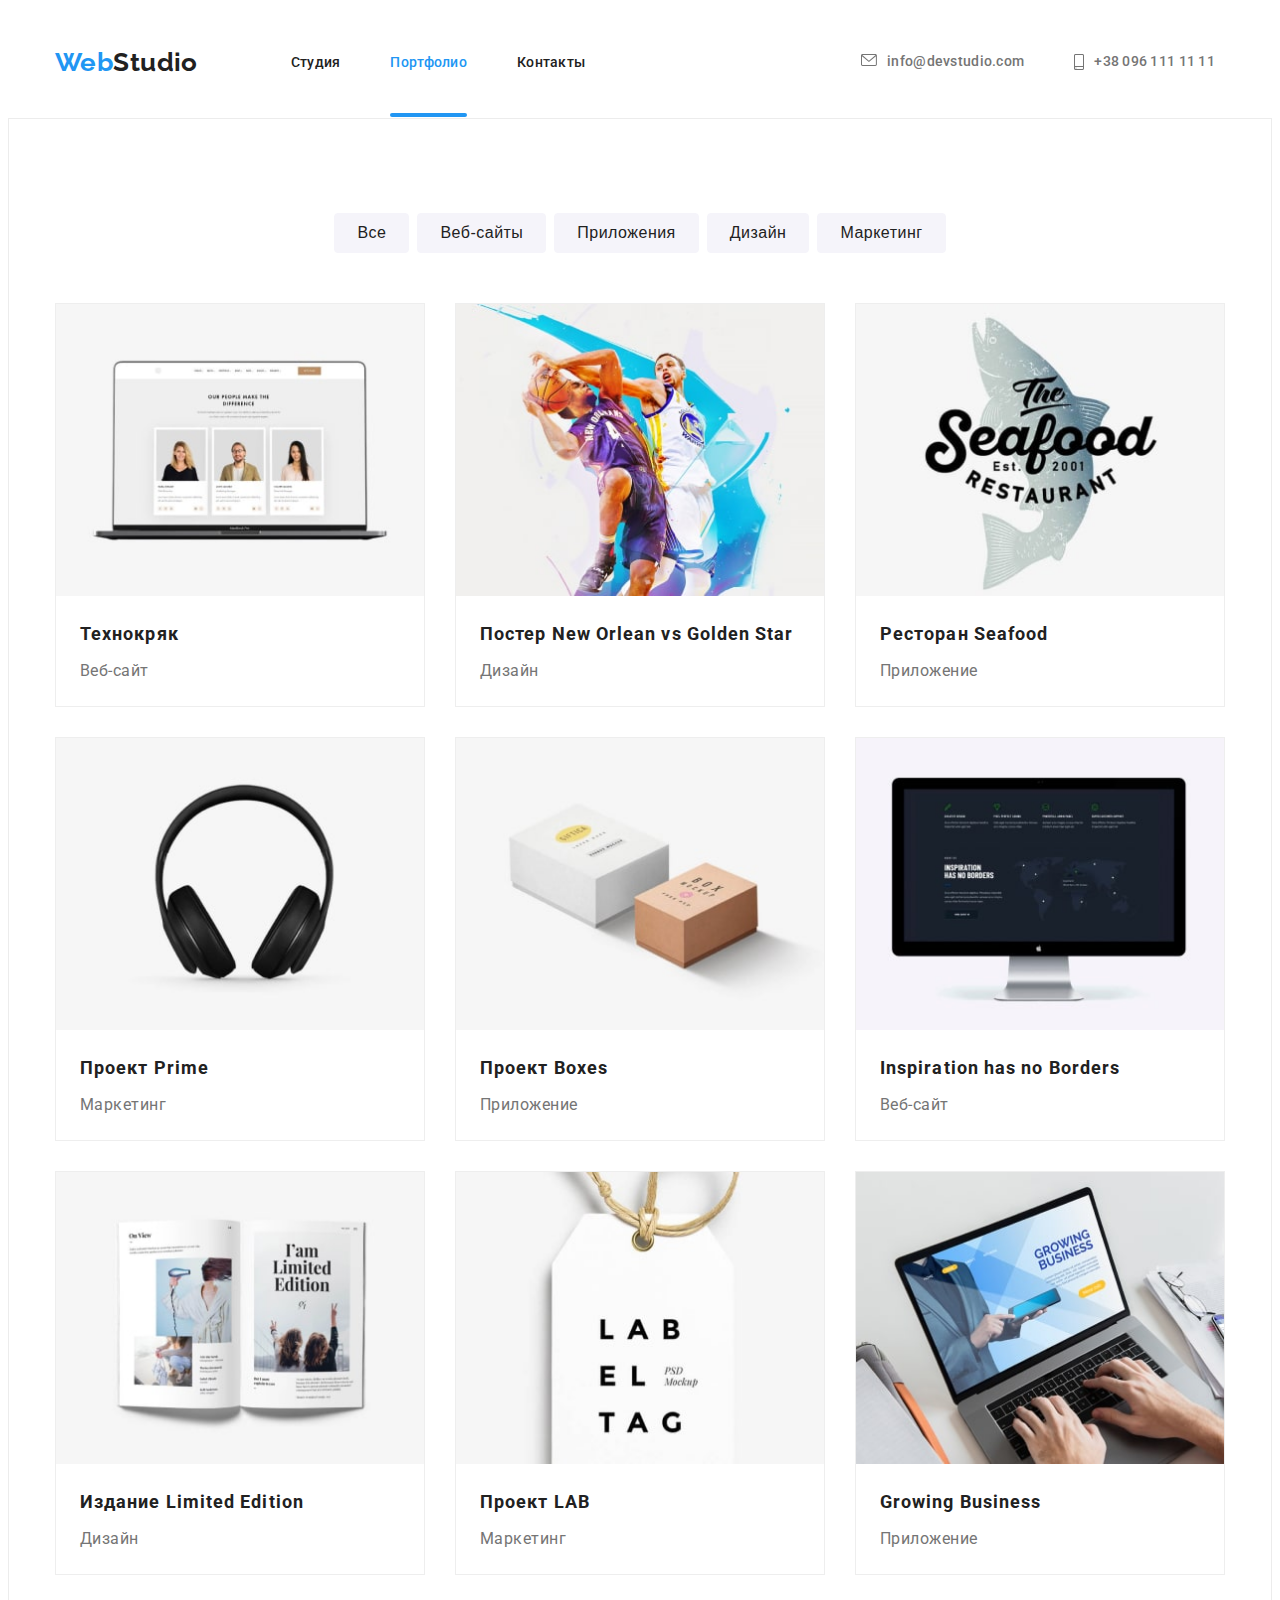
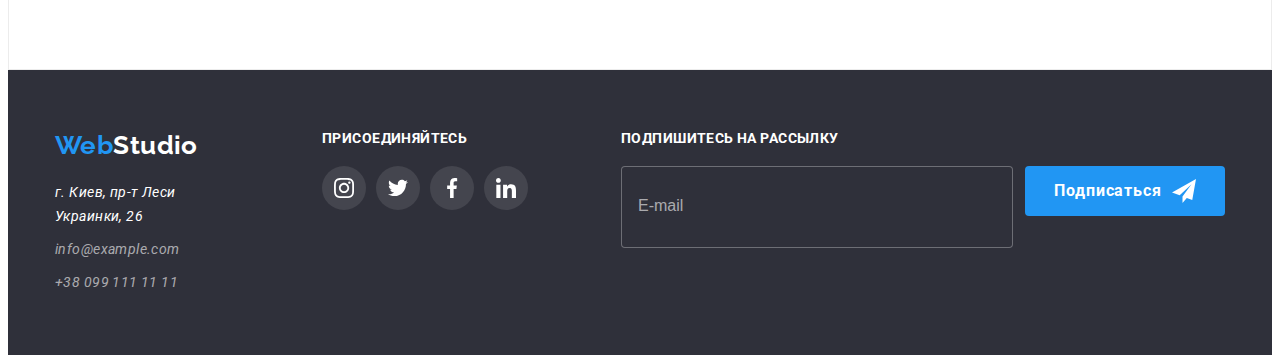
==== portfolio.html @ 351d654d "старт" ====
<!DOCTYPE html>
<html lang="ru">

<head>
    <meta charset="UTF-8">
    <meta http-equiv="X-UA-Compatible" content="IE=edge">
    <meta name="viewport" content="width=device-width, initial-scale=1.0">
    <title>Document</title>
    <link rel="preconnect" href="https://fonts.googleapis.com">
    <link rel="preconnect" href="https://fonts.gstatic.com" crossorigin>
    <link href="https://fonts.googleapis.com/css2?family=Raleway:wght@700&family=Roboto:wght@400;500;700;900&display=swap"
        rel="stylesheet">
        <link rel="stylesheet" href="https://cdnjs.cloudflare.com/ajax/libs/modern-normalize/1.1.0/modern-normalize.min.css"
            integrity="sha512-wpPYUAdjBVSE4KJnH1VR1HeZfpl1ub8YT/NKx4PuQ5NmX2tKuGu6U/JRp5y+Y8XG2tV+wKQpNHVUX03MfMFn9Q=="
            crossorigin="anonymous" referrerpolicy="no-referrer" />
    <link rel="stylesheet" href="./css/main.min.css">
</head>

<body>
    <header class="page-header">
        <div class="container page-header__content">
            <nav class="page-header__nav">
                <a class="link logo page-header__logo" href="">Web<span class="logo__text">Studio</span></a>
                <ul class="list contacts">
                    <li class="contacts__item"><a class="link contacts__link" href="./index.html">Студия</a>
                    </li>
                    <li class="contacts__item"><a class="link contacts__link contacts__link--current" href="">Портфолио</a></li>
                    <li class="contacts__item"><a class="link contacts__link" href="">Контакты</a></li>
                </ul>
            </nav>
            <ul class="list feedback">
                <li><a class="link feedback_item" href="mailto:info@devstudio.com"><svg class="feedback__icon" width="16"
                            height="12">
                            <use href="./images/icons.svg#icon-envelope"></use>
                        </svg>info@devstudio.com</a>
                </li>
                <li><a class="link feedback_item" href="tel:+380961111111"><svg class="feedback__icon" width="10"
                            height="16">
                            <use href="./images/icons.svg#icon-smartphone"></use>
                        </svg>+38 096 111 11 11</a></li>
            </ul>
        </div>
    </header>
    <main>
            <section class="portfolio">
                <h1 class="visually-hidden">Портфолио</h1>
            <div class="container">
                <ul class="list button-set">
                <li class="button-set__item"><button class="button-set__btn" type="button">Все</button></li>
                <li class="button-set__item"><button class="button-set__btn" type="button">Веб-сайты</button></li>
                <li class="button-set__item"><button class="button-set__btn" type="button">Приложения</button></li>
                <li class="button-set__item"><button class="button-set__btn" type="button">Дизайн</button></li>
                <li class="button-set__item"><button class="button-set__btn" type="button">Маркетинг</button></li>
            </ul>
            <ul class="list card-set">
                <li class="card-set__item">
                    <a class="link card-set__link" href>
                    <div class="wrap-image">
                    <img class="card-set__image" src="./images2/img1.jpg" alt="иконка1" width="370" height="294">
                    <p class="popup-window">Технокряк это современная площадка распространения коронавируса. Компании используют эту платформу для цифрового
                    шпионажа и атак на защищённые сервера конкурентов.</p>
                    </div>
                    <div class="wrap-text">
                    <h2 class="card-set__title">Технокряк</h2>
                    <p class="card-set__text">Веб-сайт</p></div>
                    </a>
                </li>
                <li class="card-set__item">
                    <a class="link card-set__link" href>
                    <div class="wrap-image">
                    <img class="card-set__image" src="./images2/img2.jpg" alt="иконка2" width="370" height="294">
                    <p class="popup-window">Технокряк это современная площадка распространения коронавируса. Компании используют эту платформу
                        для цифрового
                        шпионажа и атак на защищённые сервера конкурентов.</p>
                    </div>
                    <div class="wrap-text">
                    <h2 class="card-set__title">Постер New Orlean vs Golden Star</h2>
                    <p class="card-set__text">Дизайн</p></div>
                    </a>
                </li>
                <li class="card-set__item">
                    <a class="link card-set__link" href>
                    <div class="wrap-image">
                    <img class="card-set__image" src="./images2/img3.jpg" alt="иконка3" width="370" height="294">
                    <p class="popup-window">Технокряк это современная площадка распространения коронавируса. Компании используют эту платформу
                        для цифрового
                        шпионажа и атак на защищённые сервера конкурентов.</p>
                    </div>
                    <div class="wrap-text">
                    <h2 class="card-set__title">Ресторан Seafood</h2>
                    <p class="card-set__text">Приложение</p></div>
                    </a>
                </li>
                <li class="card-set__item">
                    <a class="link card-set__link" href>
                    <div class="wrap-image">
                    <img class="card-set__image" src="./images2/img4.jpg" alt="иконка4" width="370" height="294">
                    <p class="popup-window">Технокряк это современная площадка распространения коронавируса. Компании используют эту платформу
                        для цифрового
                        шпионажа и атак на защищённые сервера конкурентов.</p>
                    </div>
                    <div class="wrap-text">
                    <h2 class="card-set__title">Проект Prime</h2>
                    <p class="card-set__text">Маркетинг</p></div>
                    </a>
                </li>
                <li class="card-set__item">
                    <a class="link card-set__link" href>
                    <div class="wrap-image">
                    <img class="card-set__image" src="./images2/img5.jpg" alt="иконка5" width="370" height="294">
                    <p class="popup-window">Технокряк это современная площадка распространения коронавируса. Компании используют эту платформу
                        для цифрового
                        шпионажа и атак на защищённые сервера конкурентов.</p>
                    </div>
                    <div class="wrap-text">
                    <h2 class="card-set__title">Проект Boxes</h2>
                    <p class="card-set__text">Приложение</p></div>
                    </a>
                </li>
                <li class="card-set__item">
                    <a class="link card-set__link" href>
                    <div class="wrap-image">
                    <img class="card-set__image" src="./images2/img6.jpg" alt="иконка6" width="370" height="294">
                    <p class="popup-window">Технокряк это современная площадка распространения коронавируса. Компании используют эту платформу
                        для цифрового
                        шпионажа и атак на защищённые сервера конкурентов.</p>
                    </div>
                    <div class="wrap-text">
                    <h2 class="card-set__title" lang="en">Inspiration has no Borders</h2>
                    <p class="card-set__text">Веб-сайт</p></div>
                    </a>
                </li>
                <li class="card-set__item">
                    <a class="link card-set__link" href>
                    <div class="wrap-image">
                    <img class="card-set__image" src="./images2/img7.jpg" alt="иконка7" width="370" height="294">
                    <p class="popup-window">Технокряк это современная площадка распространения коронавируса. Компании используют эту платформу
                        для цифрового
                        шпионажа и атак на защищённые сервера конкурентов.</p>
                    </div>
                    <div class="wrap-text">
                    <h2 class="card-set__title">Издание Limited Edition</h2>
                    <p class="card-set__text">Дизайн</p></div>
                    </a>
                </li>
                <li class="card-set__item">
                    <a class="link card-set__link" href>
                    <div class="wrap-image">
                    <img class="card-set__image" src="./images2/img8.jpg" alt="иконка8" width="370" height="294">
                    <p class="popup-window">Технокряк это современная площадка распространения коронавируса. Компании используют эту платформу
                        для цифрового
                        шпионажа и атак на защищённые сервера конкурентов.</p>
                    </div>
                    <div class="wrap-text">
                    <h2 class="card-set__title">Проект LAB</h2>
                    <p class="card-set__text">Маркетинг</p></div>
                    </a>
                </li>
                <li class="card-set__item">
                    <a class="link card-set__link" href>
                    <div class="wrap-image">
                    <img class="card-set__image" src="./images2/img9.jpg" alt="иконка" width="370" height="294">
                    <p class="popup-window">Технокряк это современная площадка распространения коронавируса. Компании используют эту платформу
                        для цифрового
                        шпионажа и атак на защищённые сервера конкурентов.</p>
                    </div>
                    <div class="wrap-text">
                    <h2 class="card-set__title" lang="en">Growing Business</h2>
                    <p class="card-set__text">Приложение</p></div>
                    </a>
                </li>
            </ul>
            </div>
        </section>
        </main>
    <footer class="page-footer">
        <div class="page-footer__overlay container">
            <div class="page-footer__content">
                <a class="link logo page-footer__logo" href="">Web<span class="logo__label">Studio</span></a>
                <address class="address">
                    <ul class="list contact">
                        <li class="contact__item"><a class="link contact__link contact__link--color"
                                href="https://goo.gl/maps/32Xd4ZCNHeifT7mY8" target="blank" rel="noopener noreferrer">г.
                                Киев, пр-т Леси Украинки, 26</a></li>
                        <li class="contact__item"><a class="link contact__link"
                                href="mailto:info@example.com">info@example.com</a></li>
                        <li class="contact__item"><a class="link contact__link" href="tel:+380991111111">+38 099 111 11
                                11</a></li>
                    </ul>
                </address>
            </div>
            <div class="connect">
                <h3 class="footer-title">присоединяйтесь</h3>
                <ul class="social-network list">
                    <li class="social-network__item">
                        <a href="" class="social-network__link social-network__link--color">
                            <svg class="social-network__icon" width="20" height="20">
                                <use href="./images/icons.svg#icon-instagram-2"></use>
                            </svg>
                        </a>
                    </li>
                    <li class="social-network__item">
                        <a href="" class="social-network__link social-network__link--color">
                            <svg class="social-network__icon" width="20" height="20">
                                <use href="./images/icons.svg#icon-twitter-1"></use>
                            </svg>
                        </a>
                    </li>
                    <li class="social-network__item">
                        <a href="" class="social-network__link social-network__link--color">
                            <svg class="social-network__icon" width="20" height="20">
                                <use href="./images/icons.svg#icon-facebook-1"></use>
                            </svg>
                        </a>
                    </li>
                    <li class="social-network__item">
                        <a href="" class="social-network__link social-network__link--color">
                            <svg class="social-network__icon" width="20" height="20">
                                <use href="./images/icons.svg#icon-linkedin-1"></use>
                            </svg>
                        </a>
                    </li>
                </ul>
            </div>
            <div class="envelop">
                <p class="footer-title">Подпишитесь на рассылку</p>
                <form class="page-form" action="#">
                    <div class="panel"></div>
                    <label for="form"></label>
                    <input type="text" name="form" class="page-form__input" placeholder="E-mail" id="form">
                    <button class="page-form__button button" type="button">
                        <span>Подписаться</span>
                        <svg class="page-form__icon" width="24" height="24">
                            <use href="./images/icons.svg#icon-icon-send"></use>
                        </svg></button>
            </div>
            </form>
        </div>
        </div>
    </footer>
</body>
</html>
---- css/main.min.css ----
:root{--main-title-color: #ffffff;--second-title-color: #212121;--main-text-color: #757575;--third-title-color: #2196f3;--main-background: #e5e5e5;--second-background: #2f303a;--main-logo-color: #000000;--footer-text-color: rgba(255, 255, 255, 0.6);--main-btn-color: #f5f4fa}p,h1,h2,h3,h4,h5,h6{margin:0}ul{margin:0;padding:0}img{display:block;max-width:100%}.visually-hidden{position:absolute;width:1px;height:1px;margin:-1px;padding:0;overflow:hidden;border:0;clip:rect(0 0 0 0)}body{font-family:'Roboto', sans-serif;background-color:var(--main-title-color);color:var(--main-text-color);font-size:14px;letter-spacing:0.03em}.list{list-style:none}.link{text-decoration:none}.section{padding-top:94px;padding-bottom:94px}.container{box-sizing:border-box;width:1200px;padding-left:15px;padding-right:15px;margin:0 auto}.title{font-weight:700;font-size:36px;line-height:1.17;color:var(--second-title-color);text-align:center;margin-bottom:50px}.logo{font-family:Raleway;font-weight:700;font-size:26px;line-height:1.19;color:var(--third-title-color)}.button{font-family:inherit;font-weight:700;font-size:16px;line-height:1.87;letter-spacing:0.06em;background-color:var(--third-title-color);color:var(--main-title-color);min-width:200px;height:50px;cursor:pointer;border-radius:4px;border:var(--third-title-color)}.page-header{background-color:var(--main-title-color)}.page-header__content{display:flex;align-items:center;padding-top:24px;padding-bottom:25px}.page-header__nav{display:flex;align-items:center}.page-header__logo{margin-right:93px;padding-top:15px;padding-bottom:15px}.logo__text{color:var(--second-title-color)}.contacts__link{font-weight:500;line-height:1.14;letter-spacing:0.02em;color:var(--second-title-color);padding-top:10px;padding-bottom:10px;transition:color 250ms cubic-bezier(0.4, 0, 0.2, 1)}.contacts__link:hover,.contacts__link:focus{color:var(--third-title-color)}.contacts__link--current{color:var(--third-title-color);position:relative}.contacts__link--current::after{content:'';width:100%;height:4px;background-color:var(--third-title-color);position:absolute;display:block;left:0;border-radius:2px;bottom:-37px}.contacts{display:flex}.contacts__item:not(:last-child){margin-right:50px}.feedback{display:flex;align-items:center;margin-left:auto}.feedback_item{font-weight:500;line-height:1.14;letter-spacing:0.02em;color:var(--main-text-color);padding:10px;display:flex;transition:color 250ms cubic-bezier(0.4, 0, 0.2, 1)}.feedback_item:hover,.feedback_item:focus{color:var(--third-title-color)}.feedback__icon{margin-right:10px;display:flex;justify-content:baseline;margin-left:30px;fill:currentColor}.feedback__icon:focus,.feedback__icon:hover{color:var(--third-title-color)}.hero{background-color:var(--second-background);background-image:linear-gradient(rgba(47,48,58,0.4), rgba(47,48,58,0.4)),url(../images/img.jpg);background-repeat:no-repeat;background-position:center;background-size:cover;padding-top:200px;padding-bottom:200px}.hero__title{font-weight:900;font-size:44px;line-height:1.36;letter-spacing:0.06em;color:var(--main-title-color);width:620px;text-align:center;margin-right:auto;margin-left:auto}.hero__button{display:block;margin-right:auto;margin-left:auto;margin-top:30px;padding:10px 32px}.about__body{width:1200px;padding-left:15px;padding-right:15px;margin-left:auto;margin-right:auto}.about__list{display:flex;flex-wrap:wrap}.about__item{width:270px;margin-right:30px}.about__item:nth-child(4n){margin-right:0}.about__column{width:270px;height:120px;background-color:var(--main-btn-color);margin-bottom:30px;display:flex;justify-content:center;align-items:center}.about__title{font-weight:700;line-height:1.14;letter-spacing:0.03em;color:var(--second-title-color)}.about__text{font-size:14px;line-height:1.71}.annexes{display:flex;flex-wrap:wrap}.annexes__item{margin-right:30px;position:relative}.annexes__item:last-child{margin-right:0}.annexes__text{font-weight:700;font-size:14px;line-height:1.14;color:var(--main-title-color);position:absolute;bottom:0;left:0;text-transform:uppercase;background-color:rgba(47,48,58,0.8);width:100%;height:70px;display:flex;align-items:center;justify-content:center}.team{background-color:var(--main-btn-color)}.team__list{display:flex;flex-wrap:wrap;margin-top:0;margin-bottom:0}.team__item{margin-right:30px;background:#ffffff;box-shadow:0px 1px 3px rgba(0,0,0,0.12),0px 1px 1px rgba(0,0,0,0.14),0px 2px 1px rgba(0,0,0,0.2);border-radius:0px 0px 4px 4px}.team__item:last-child{margin-right:0}.team__title{font-weight:500;font-size:16px;line-height:1.19;color:var(--second-title-color);text-align:center;margin-top:30px}.team__text{font-size:16px;line-height:1.19;margin-top:10px;margin-bottom:0;text-align:center}.team__icon{margin-bottom:30px;margin-top:16px}.social-network{display:flex;justify-content:center;align-content:center}.social-network__item+.social-network__item{margin-left:10px}.social-network__link{width:44px;height:44px;display:flex;align-items:center;justify-content:center;border-radius:50%;color:#afb1b8;transition:color 250ms cubic-bezier(0.4, 0, 0.2, 1),background-color 250ms cubic-bezier(0.4, 0, 0.2, 1)}.social-network__link:hover,.social-network__link:focus{background-color:var(--third-title-color);color:var(--main-title-color)}.social-network__icon{fill:currentColor}.clients__list{display:flex;justify-content:center}.clients__item+.clients__item{margin-left:30px}.clients__link{display:flex;justify-content:center;align-items:center;margin-right:30px;color:#afb1b8;width:170px;height:92px;border:1px solid #afb1b8;border-radius:4px;transition:color 250ms cubic-bezier(0.4, 0, 0.2, 1),background-color 250ms cubic-bezier(0.4, 0, 0.2, 1)}.clients__link:last-child{margin-right:0}.clients__link:hover,.clients__link:focus{color:var(--third-title-color);border:1px solid #2196f3}.clients__icon{fill:currentColor}.page-footer{background-color:var(--second-background);padding-top:60px;padding-bottom:60px}.page-footer__overlay{display:flex;justify-content:baseline}.page-footer__logo{display:block;margin-bottom:20px}.page-footer__content{padding-right:inherit}.logo__label{color:var(--main-title-color)}.contact{justify-content:start}.contact__item:not(:last-child){margin-bottom:9px}.contact__link{line-height:1.71;color:var(--footer-text-color);transition:color 250ms cubic-bezier(0.4, 0, 0.2, 1)}.contact__link:hover,.contact__link:focus{color:var(--third-title-color)}.contact__link--color{color:var(--main-title-color)}.connect{margin-left:70px}.footer-title{margin-bottom:20px;font-weight:700;font-size:14px;line-height:16px;letter-spacing:0.03em;text-transform:uppercase;color:var(--main-title-color)}.social-network__link--color{background-color:#44454e;color:var(--main-title-color);transition:background-color 250ms cubic-bezier(0.4, 0, 0.2, 1)}.envelop{margin-left:93px}.page-form{display:flex;margin-top:20px}.page-form__input{width:358px;height:50px;border-radius:4px;border:1px solid rgba(255,255,255,0.3);background-color:var(--second-background);padding:15px 16px;color:rgba(255,255,255,0.3);outline:none}.page-form__input::placeholder{font-weight:400;font-size:16px;line-height:1.25;letter-spacing:3%;color:rgba(255,255,255,0.6)}.page-form__button{margin-left:12px;display:flex;align-items:center;justify-content:center;cursor:pointer}.page-form__icon{margin-left:10px;width:24px;height:24px}.backdrop{width:100vw;height:100vh;background-color:rgba(0,0,0,0.2);position:fixed;top:0;transition:opacity 1000ms cubic-bezier(0.4, 0, 0.2, 1),visibility 1000ms cubic-bezier(0.4, 0, 0.2, 1)}.backdrop.is-hidden .modal-window{transform:scale(1.5) rotate(180deg);transition:transform 1000ms cubic-bezier(0.4, 0, 0.2, 1)}.modal-window{width:528px;min-height:581px;background-color:var(--main-title-color);position:absolute;top:50%;left:50%;transform:translate(-50%, -50%) scale(1);transition:transform 1000ms cubic-bezier(0.4, 0, 0.2, 1);padding:40px}.modal-window__button{width:30px;height:30px;border:1px solid rgba(0,0,0,0.1);background-color:transparent;border-radius:50%;position:absolute;top:8px;right:8px;display:flex;justify-content:center;align-items:center;cursor:pointer}.modal-window__icon{transition:fill 250ms cubic-bezier(0.4, 0, 0.2, 1)}.modal-window__icon:hover{fill:var(--third-title-color)}.is-hidden{visibility:hidden;opacity:0;pointer-events:none}.modal-window__text{text-align:center;margin-bottom:12px;font-weight:700;font-size:20px;line-height:1.15;letter-spacing:0.03em;color:var(--second-title-color)}.modal-form__label{font-weight:400;font-size:12px;line-height:1.17;letter-spacing:0.01em;color:var(--main-text-color)}.modal-form__input{width:100%;height:40px;margin-top:4px;outline:none;padding-left:42px;cursor:pointer;border-radius:4px;transition:border-color 250ms cubic-bezier(0.4, 0, 0.2, 1)}.modal-form__input:focus{border-color:var(--third-title-color)}.modal-form__input:focus+.modal-form__icon{fill:var(--third-title-color)}.textarea{width:100%;margin-top:4px;resize:none;height:120px;padding:12px 16px;outline:none;border-radius:4px;margin-bottom:8px}.textarea::placeholder{font-weight:400;font-size:12px;line-height:1.17;letter-spacing:0.01em;color:rgba(117,117,117,0.5)}.modal-wrap{margin-bottom:10px;position:relative}.modal-form__icon{position:absolute;left:12px;top:50%;transition:fill 250ms cubic-bezier(0.4, 0, 0.2, 1)}.content-checkbox__label{display:flex}.content-checkbox__span{width:16px;height:15px;border:2px solid #000000;border-radius:2px;margin-right:5px;display:flex;align-items:center;justify-content:center;transition:background-color 250ms cubic-bezier(0.4, 0, 0.2, 1),border-color 250ms cubic-bezier(0.4, 0, 0.2, 1)}.content-checkbox__input:checked+.content-checkbox__label .content-checkbox__span{background-color:var(--third-title-color);border:none}.content-checkbox__link{color:var(--third-title-color);padding-left:4px}.content-checkbox__button{display:block;margin:0 auto;margin-top:30px}.portfolio{padding-top:94px;padding-bottom:94px;border:1px solid #ececec}.button-set{display:flex;justify-content:center;margin-bottom:50px}.button-set .button-set__item+.button-set__item{margin-left:8px}.button-set__btn{display:inline-block;min-width:73px;font-weight:500;border-radius:4px;border:1px solid var(--main-btn-color);font-size:16px;line-height:1.62;letter-spacing:0.03em;color:var(--second-title-color);background-color:var(--main-btn-color);cursor:pointer;padding:6px 22px;transition:color 250ms cubic-bezier(0.4, 0, 0.2, 1),background-color 250ms cubic-bezier(0.4, 0, 0.2, 1),box-shadow 250ms cubic-bezier(0.4, 0, 0.2, 1)}.button-set__btn:hover,.button-set__btn:focus{color:var(--main-title-color);background-color:var(--third-title-color);box-shadow:0px 1px 3px rgba(0,0,0,0.12),0px 1px 1px rgba(0,0,0,0.14),0px 2px 1px rgba(0,0,0,0.2)}.card-set{display:flex;flex-wrap:wrap}.card-set__image{display:block;max-width:100%;height:auto}.card-set__item{border:1px solid #eeeeee;box-sizing:border-box;width:370px;height:404px;margin-right:30px}.card-set__item:nth-child(3n){margin-right:0}.card-set__item:nth-child(n+4){margin-top:30px}.card-set__title{padding:20px 24px 4px;font-weight:700;font-size:18px;line-height:2;letter-spacing:0.06em;color:var(--second-title-color)}.card-set__text{padding:0px 24px 20px;font-size:16px;line-height:1.87;letter-spacing:0.03em;color:var(--main-text-color)}.wrap-image{position:relative;overflow:hidden}.popup-window{position:absolute;top:0;left:0;font-weight:400;font-size:18px;line-height:1.55;letter-spacing:3%;color:var(--main-title-color);background-color:rgba(33,150,243,0.9);width:100%;height:100%;padding:63px 24px;transform:translateY(100%);transition:transform 250ms cubic-bezier(0.4, 0, 0.2, 1)}.card-set__link:hover .popup-window{transform:translateY(0)}.card-set__link{display:block;transition:box-shadow 250ms cubic-bezier(0.4, 0, 0.2, 1)}.card-set__link:hover,.card-set__link:focus{box-shadow:0px 1px 3px rgba(0,0,0,0.12),0px 1px 1px rgba(0,0,0,0.14),0px 2px 1px rgba(0,0,0,0.2);border-radius:0px 0px 4px 4px}
/*# sourceMappingURL=main.min.css.map */
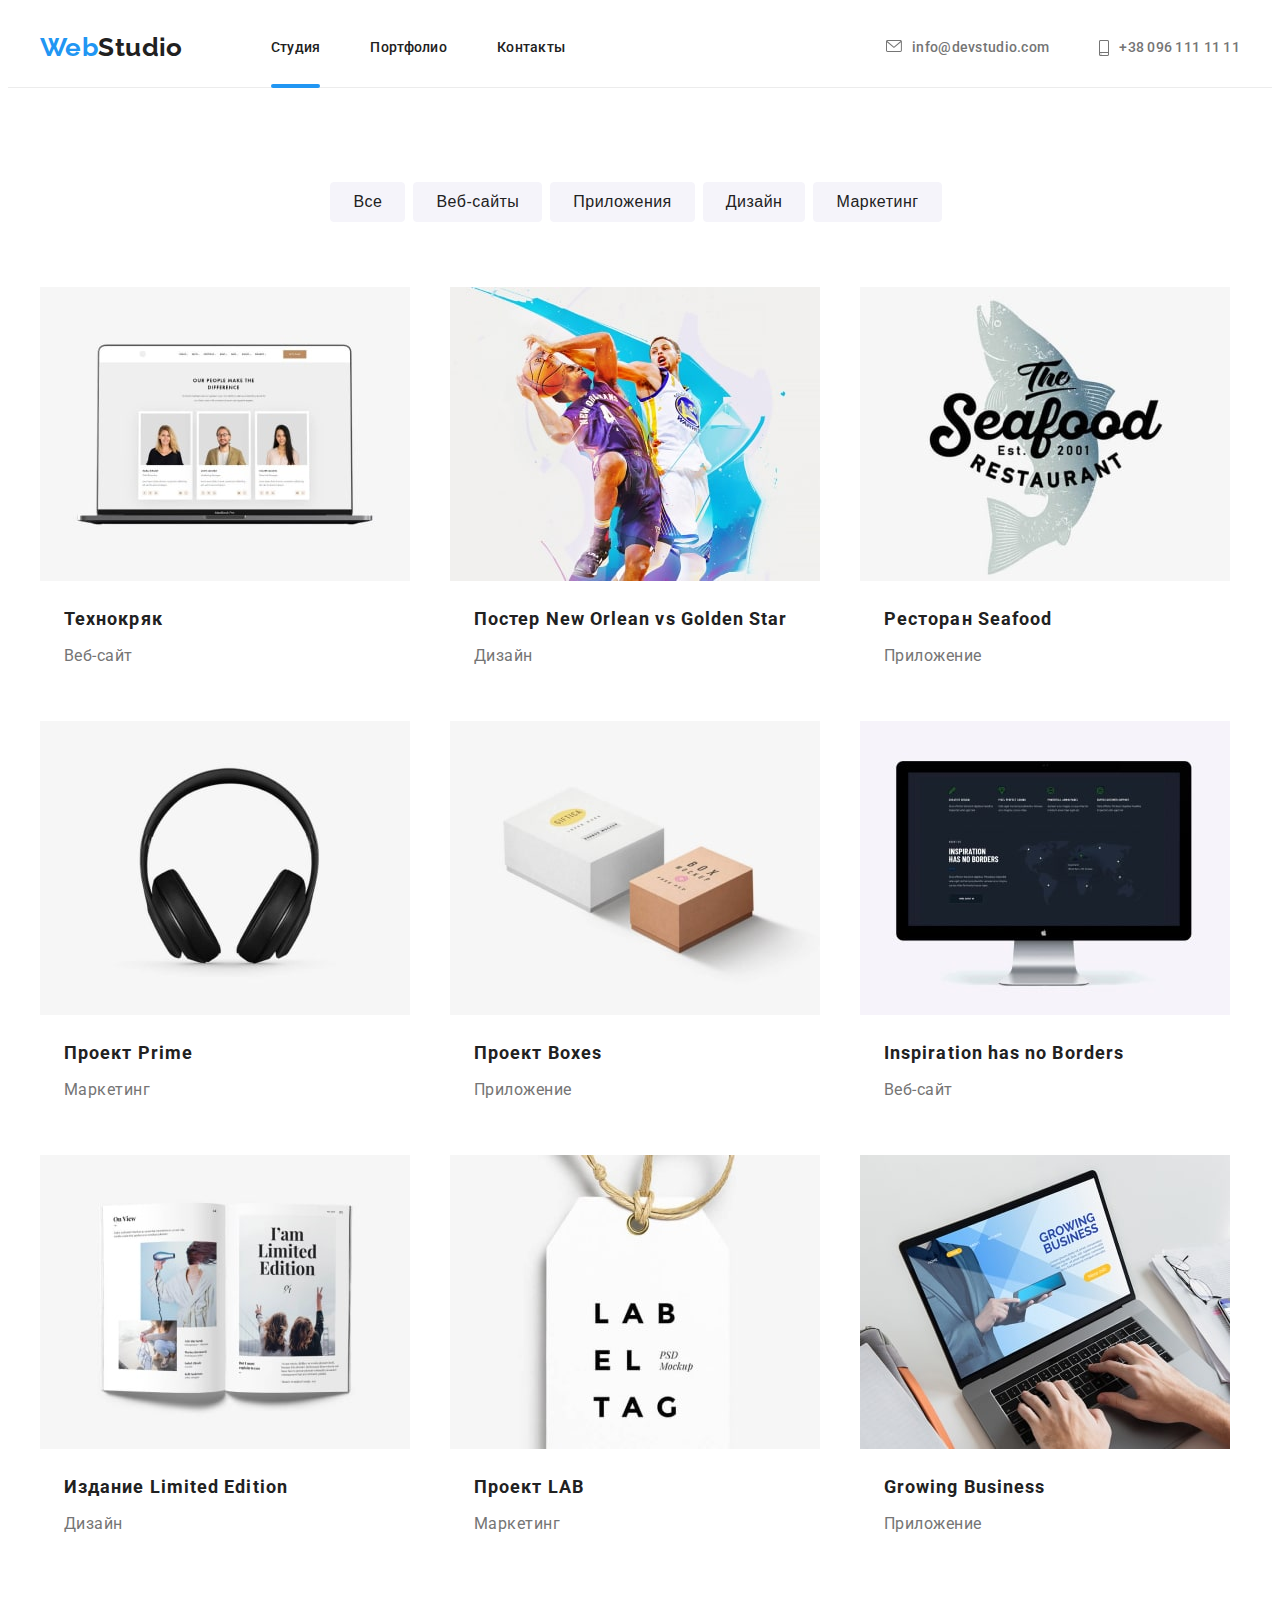
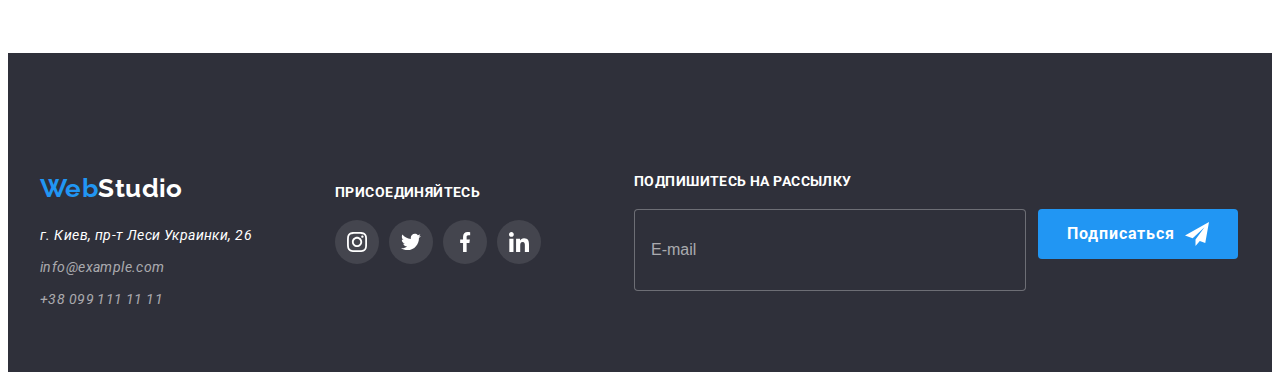
==== commit d17349bb: "финиш" ====
--- a/portfolio.html
+++ b/portfolio.html
@@ -18,27 +18,75 @@
 
 <body>
     <header class="page-header">
-        <div class="container page-header__content">
-            <nav class="page-header__nav">
+        <div class="container header__container">
+            <nav class="page-header__navigation">
                 <a class="link logo page-header__logo" href="">Web<span class="logo__text">Studio</span></a>
-                <ul class="list contacts">
-                    <li class="contacts__item"><a class="link contacts__link" href="./index.html">Студия</a>
-                    </li>
-                    <li class="contacts__item"><a class="link contacts__link contacts__link--current" href="">Портфолио</a></li>
-                    <li class="contacts__item"><a class="link contacts__link" href="">Контакты</a></li>
+                <button class="page-header__button" type="button">
+                    <svg width="40" height="40" aria-label="Переключатель мобильного меню">
+                        <use href="./images/icons.svg#icon-close-mob"></use>
+                    </svg></button>
+                <ul class="page-header__list list">
+                    <li class="page-header__item "><a class="page-header__link page-header__link--active" href="./index.html">Студия</a>
+                    </li>
+                    <li class="page-header__item"><a class="page-header__link" href="">Портфолио</a></li>
+                    <li class="page-header__item"><a class="page-header__link" href="">Контакты</a></li>
+                </ul>
+                <ul class="contacts list">
+                    <li class="contacts__item ">
+                        <a class="contacts__link " href="">
+                            <svg class="contacts__icon" width="16" height="12">
+                                <use href="./images/icons.svg#icon-envelope"></use>
+                            </svg>
+                            info@devstudio.com</a>
+                    </li>
+                    <li class="contacts__item ">
+                        <a class="contacts__link " href="">
+                            <svg class="contacts__icon" width="10" height="16">
+                                <use href="./images/icons.svg#icon-smartphone"></use>
+                            </svg>
+                            +38 096 111 11 11</a>
+                    </li>
                 </ul>
             </nav>
-            <ul class="list feedback">
-                <li><a class="link feedback_item" href="mailto:info@devstudio.com"><svg class="feedback__icon" width="16"
-                            height="12">
-                            <use href="./images/icons.svg#icon-envelope"></use>
-                        </svg>info@devstudio.com</a>
-                </li>
-                <li><a class="link feedback_item" href="tel:+380961111111"><svg class="feedback__icon" width="10"
-                            height="16">
-                            <use href="./images/icons.svg#icon-smartphone"></use>
-                        </svg>+38 096 111 11 11</a></li>
-            </ul>
+            <button type="button" class="mob-menu__open">
+                <svg class="menu-open__icon" width="40" height="40">
+                    <use href="./images/icons.svg#icon-menu"></use>
+                </svg>
+            </button>
+        </div>
+        <div class="mob-menu is-hidden">
+            <div class="container">
+                <div class="mob-menu__top">
+                    <button class="mob-menu__close">
+                        <svg class="mob-menu__icon" width="40" height="40">
+                            <use href="./images/icons.svg#icon-close"></use>
+                        </svg>
+                    </button>
+                    <ul class="mob-menu__list list">
+                        <li class="mob-menu__item"><a class="mob-menu__link link" href="./index.html">Студия</a></li>
+                        <li class="mob-menu__item"><a class="mob-menu__link link" href="">Портфолио</a></li>
+                        <li class="mob-menu__item"><a class="mob-menu__link link" href="">Контакты</a></li>
+                    </ul>
+                </div>
+                <div class="mob-menu__bottom ">
+                    <ul class="mob-menu__contacts list">
+                        <li class="mob-menu__item-tel ">
+                            <a class="mob-menu__link-tel link" href="">
+                                +38 096 111 11 11</a>
+                        </li>
+                        <li class="mob-menu__item-mail">
+                            <a class="mob-menu__link-mail link" href="">
+                                info@devstudio.com</a>
+                        </li>
+                    </ul>
+                    <ul class="mob-menu__list-social list">
+                        <li class="mob-menu__item-social"> <a class="mob-menu__link-social link" href="">Instagram</a> </li>
+                        <li class="mob-menu__item-social"> <a class="mob-menu__link-social link" href="">Twitter</a> </li>
+                        <li class="mob-menu__item-social"> <a class="mob-menu__link-social link" href="">Facebook</a> </li>
+                        <li class="mob-menu__item-social"> <a class="mob-menu__link-social link" href="">LinkedIn</a> </li>
+                    </ul>
+                </div>
+            </div>
         </div>
     </header>
     <main>
@@ -56,7 +104,14 @@
                 <li class="card-set__item">
                     <a class="link card-set__link" href>
                     <div class="wrap-image">
-                    <img class="card-set__image" src="./images2/img1.jpg" alt="иконка1" width="370" height="294">
+                    <picture>
+                        <source srcset="./images2/port-desk1-min.jpg 1x,
+                                        ./images2/port-desk1_2x-min.jpg 2x" media="(min-width: 1200px)" />
+                        <source srcset="./images2/port-tab1-min.jpg 1x,
+                                        ./images2/port-tab1_2x-min.jpg 2x" media="(min-width: 768px)" />
+                        <source srcset="./images2/port-mob1-min.jpg 1x,
+                                        ./images2/port-mob1_2x-min.jpg 2x" media="(min-width: 320px)" />
+                        <img class="card-set__image" src="./images2/img1.jpg" alt="иконка1">
                     <p class="popup-window">Технокряк это современная площадка распространения коронавируса. Компании используют эту платформу для цифрового
                     шпионажа и атак на защищённые сервера конкурентов.</p>
                     </div>
@@ -68,7 +123,14 @@
                 <li class="card-set__item">
                     <a class="link card-set__link" href>
                     <div class="wrap-image">
-                    <img class="card-set__image" src="./images2/img2.jpg" alt="иконка2" width="370" height="294">
+                    <picture>
+                        <source srcset="./images2/port-desk2-min.jpg 1x,
+                                        ./images2/port-desk2_2x-min.jpg 2x" media="(min-width: 1200px)" />
+                        <source srcset="./images2/port-tab2-min.jpg 1x,
+                                        ./images2/port-tab2_2x-min.jpg 2x" media="(min-width: 768px)" />
+                        <source srcset="./images2/port-mob2-min.jpg 1x,
+                                        ./images2/port-mob2_2x-min.jpg 2x" media="(min-width: 320px)" />
+                        <img class="card-set__image" src="./images2/img2.jpg" alt="иконка2">
                     <p class="popup-window">Технокряк это современная площадка распространения коронавируса. Компании используют эту платформу
                         для цифрового
                         шпионажа и атак на защищённые сервера конкурентов.</p>
@@ -81,7 +143,14 @@
                 <li class="card-set__item">
                     <a class="link card-set__link" href>
                     <div class="wrap-image">
-                    <img class="card-set__image" src="./images2/img3.jpg" alt="иконка3" width="370" height="294">
+                    <picture>
+                        <source srcset="./images2/port-desk3-min.jpg 1x,
+                                        ./images2/port-desk3_2x-min.jpg 2x" media="(min-width: 1200px)" />
+                        <source srcset="./images2/port-tab3-min.jpg 1x,
+                                        ./images2/port-tab3_2x-min.jpg 2x" media="(min-width: 768px)" />
+                        <source srcset="./images2/port-mob3-min.jpg 1x,
+                                        ./images2/port-mob3_2x-min.jpg 2x" media="(min-width: 320px)" />
+                        <img class="card-set__image" src="./images2/img3.jpg" alt="иконка3">
                     <p class="popup-window">Технокряк это современная площадка распространения коронавируса. Компании используют эту платформу
                         для цифрового
                         шпионажа и атак на защищённые сервера конкурентов.</p>
@@ -94,7 +163,14 @@
                 <li class="card-set__item">
                     <a class="link card-set__link" href>
                     <div class="wrap-image">
-                    <img class="card-set__image" src="./images2/img4.jpg" alt="иконка4" width="370" height="294">
+                    <picture>
+                        <source srcset="./images2/port-desk4-min.jpg 1x,
+                                        ./images2/port-desk4_2x-min.jpg 2x" media="(min-width: 1200px)" />
+                        <source srcset="./images2/port-tab4-min.jpg 1x,
+                                        ./images2/port-tab4_2x-min.jpg 2x" media="(min-width: 768px)" />
+                        <source srcset="./images2/port-mob4-min.jpg 1x,
+                                        ./images2/port-mob4_2x-min.jpg 2x" media="(min-width: 320px)" />
+                        <img class="card-set__image" src="./images2/img4.jpg" alt="иконка4">
                     <p class="popup-window">Технокряк это современная площадка распространения коронавируса. Компании используют эту платформу
                         для цифрового
                         шпионажа и атак на защищённые сервера конкурентов.</p>
@@ -107,7 +183,14 @@
                 <li class="card-set__item">
                     <a class="link card-set__link" href>
                     <div class="wrap-image">
-                    <img class="card-set__image" src="./images2/img5.jpg" alt="иконка5" width="370" height="294">
+                    <picture>
+                        <source srcset="./images2/port-desk5-min.jpg 1x,
+                                        ./images2/port-desk5_2x-min.jpg 2x" media="(min-width: 1200px)" />
+                        <source srcset="./images2/port-tab5-min.jpg 1x,
+                                        ./images2/port-tab5_2x-min.jpg 2x" media="(min-width: 768px)" />
+                        <source srcset="./images2/port-mob5-min.jpg 1x,
+                                        ./images2/port-mob5_2x-min.jpg 2x" media="(min-width: 320px)" />
+                        <img class="card-set__image" src="./images2/img5.jpg" alt="иконка5">
                     <p class="popup-window">Технокряк это современная площадка распространения коронавируса. Компании используют эту платформу
                         для цифрового
                         шпионажа и атак на защищённые сервера конкурентов.</p>
@@ -120,7 +203,14 @@
                 <li class="card-set__item">
                     <a class="link card-set__link" href>
                     <div class="wrap-image">
-                    <img class="card-set__image" src="./images2/img6.jpg" alt="иконка6" width="370" height="294">
+                    <picture>
+                        <source srcset="./images2/port-desk6-min.jpg 1x,
+                                        ./images2/port-desk6_2x-min.jpg 2x" media="(min-width: 1200px)" />
+                        <source srcset="./images2/port-tab6-min.jpg 1x,
+                                        ./images2/port-tab6_2x-min.jpg 2x" media="(min-width: 768px)" />
+                        <source srcset="./images2/port-mob6-min.jpg 1x,
+                                        ./images2/port-mob6_2x-min.jpg 2x" media="(min-width: 320px)" />
+                        <img class="card-set__image" src="./images2/img6.jpg" alt="иконка6">
                     <p class="popup-window">Технокряк это современная площадка распространения коронавируса. Компании используют эту платформу
                         для цифрового
                         шпионажа и атак на защищённые сервера конкурентов.</p>
@@ -133,7 +223,14 @@
                 <li class="card-set__item">
                     <a class="link card-set__link" href>
                     <div class="wrap-image">
-                    <img class="card-set__image" src="./images2/img7.jpg" alt="иконка7" width="370" height="294">
+                    <picture>
+                        <source srcset="./images2/port-desk7-min.jpg 1x,
+                                        ./images2/port-desk7_2x-min.jpg 2x" media="(min-width: 1200px)" />
+                        <source srcset="./images2/port-tab7-min.jpg 1x,
+                                        ./images2/port-tab7_2x-min.jpg 2x" media="(min-width: 768px)" />
+                        <source srcset="./images2/port-mob7-min.jpg 1x,
+                                        ./images2/port-mob7_2x-min.jpg 2x" media="(min-width: 320px)" />
+                        <img class="card-set__image" src="./images2/img7.jpg" alt="иконка7">
                     <p class="popup-window">Технокряк это современная площадка распространения коронавируса. Компании используют эту платформу
                         для цифрового
                         шпионажа и атак на защищённые сервера конкурентов.</p>
@@ -146,7 +243,14 @@
                 <li class="card-set__item">
                     <a class="link card-set__link" href>
                     <div class="wrap-image">
-                    <img class="card-set__image" src="./images2/img8.jpg" alt="иконка8" width="370" height="294">
+                        <picture>
+                            <source srcset="./images2/port-desk8-min.jpg 1x,
+                                            ./images2/port-desk8_2x-min.jpg 2x" media="(min-width: 1200px)" />
+                            <source srcset="./images2/port-tab8-min.jpg 1x,
+                                            ./images2/port-tab8_2x-min.jpg 2x" media="(min-width: 768px)" />
+                            <source srcset="./images2/port-mob8-min.jpg 1x,
+                                            ./images2/port-mob8_2x-min.jpg 2x" media="(min-width: 320px)" />
+                        <img class="card-set__image" src="./images2/img8.jpg" alt="иконка8">
                     <p class="popup-window">Технокряк это современная площадка распространения коронавируса. Компании используют эту платформу
                         для цифрового
                         шпионажа и атак на защищённые сервера конкурентов.</p>
@@ -159,7 +263,14 @@
                 <li class="card-set__item">
                     <a class="link card-set__link" href>
                     <div class="wrap-image">
-                    <img class="card-set__image" src="./images2/img9.jpg" alt="иконка" width="370" height="294">
+                    <picture>
+                        <source srcset="./images2/port-desk9-min.jpg 1x,
+                                        ./images2/port-desk9_2x-min.jpg 2x" media="(min-width: 1200px)" />
+                        <source srcset="./images2/port-tab9-min.jpg 1x,
+                                        ./images2/port-tab9_2x-min.jpg 2x" media="(min-width: 768px)" />
+                        <source srcset="./images2/port-mob9-min.jpg 1x,
+                                        ./images2/port-mob9_2x-min.jpg 2x" media="(min-width: 320px)" />
+                        <img class="card-set__image" src="./images2/img9.jpg" alt="иконка9">
                     <p class="popup-window">Технокряк это современная площадка распространения коронавируса. Компании используют эту платформу
                         для цифрового
                         шпионажа и атак на защищённые сервера конкурентов.</p>
@@ -173,8 +284,9 @@
             </div>
         </section>
         </main>
-    <footer class="page-footer">
-        <div class="page-footer__overlay container">
+<footer class="page-footer">
+    <div class="page-footer__overlay container">
+        <div class="page-footer__common">
             <div class="page-footer__content">
                 <a class="link logo page-footer__logo" href="">Web<span class="logo__label">Studio</span></a>
                 <address class="address">
@@ -222,21 +334,22 @@
                     </li>
                 </ul>
             </div>
-            <div class="envelop">
-                <p class="footer-title">Подпишитесь на рассылку</p>
-                <form class="page-form" action="#">
-                    <div class="panel"></div>
-                    <label for="form"></label>
-                    <input type="text" name="form" class="page-form__input" placeholder="E-mail" id="form">
-                    <button class="page-form__button button" type="button">
-                        <span>Подписаться</span>
-                        <svg class="page-form__icon" width="24" height="24">
-                            <use href="./images/icons.svg#icon-icon-send"></use>
-                        </svg></button>
-            </div>
+        </div>
+        <div class="envelop">
+            <p class="footer-title">Подпишитесь на рассылку</p>
+            <form class="page-form" action="#">
+                <div class="panel"></div>
+                <label for="form"></label>
+                <input type="text" name="form" class="page-form__input" placeholder="E-mail" id="form">
+                <button class="page-form__button button" type="button">
+                    <span>Подписаться</span>
+                    <svg class="page-form__icon" width="24" height="24">
+                        <use href="./images/icons.svg#icon-icon-send"></use>
+                    </svg></button>
             </form>
         </div>
-        </div>
-    </footer>
+    </div>
+</footer>
+<script src="./js/menu.js"></script>
 </body>
 </html>    --- a/css/main.min.css
+++ b/css/main.min.css
@@ -1,2 +1,2 @@
-:root{--main-title-color: #ffffff;--second-title-color: #212121;--main-text-color: #757575;--third-title-color: #2196f3;--main-background: #e5e5e5;--second-background: #2f303a;--main-logo-color: #000000;--footer-text-color: rgba(255, 255, 255, 0.6);--main-btn-color: #f5f4fa}p,h1,h2,h3,h4,h5,h6{margin:0}ul{margin:0;padding:0}img{display:block;max-width:100%}.visually-hidden{position:absolute;width:1px;height:1px;margin:-1px;padding:0;overflow:hidden;border:0;clip:rect(0 0 0 0)}body{font-family:'Roboto', sans-serif;background-color:var(--main-title-color);color:var(--main-text-color);font-size:14px;letter-spacing:0.03em}.list{list-style:none}.link{text-decoration:none}.section{padding-top:94px;padding-bottom:94px}.container{box-sizing:border-box;width:1200px;padding-left:15px;padding-right:15px;margin:0 auto}.title{font-weight:700;font-size:36px;line-height:1.17;color:var(--second-title-color);text-align:center;margin-bottom:50px}.logo{font-family:Raleway;font-weight:700;font-size:26px;line-height:1.19;color:var(--third-title-color)}.button{font-family:inherit;font-weight:700;font-size:16px;line-height:1.87;letter-spacing:0.06em;background-color:var(--third-title-color);color:var(--main-title-color);min-width:200px;height:50px;cursor:pointer;border-radius:4px;border:var(--third-title-color)}.page-header{background-color:var(--main-title-color)}.page-header__content{display:flex;align-items:center;padding-top:24px;padding-bottom:25px}.page-header__nav{display:flex;align-items:center}.page-header__logo{margin-right:93px;padding-top:15px;padding-bottom:15px}.logo__text{color:var(--second-title-color)}.contacts__link{font-weight:500;line-height:1.14;letter-spacing:0.02em;color:var(--second-title-color);padding-top:10px;padding-bottom:10px;transition:color 250ms cubic-bezier(0.4, 0, 0.2, 1)}.contacts__link:hover,.contacts__link:focus{color:var(--third-title-color)}.contacts__link--current{color:var(--third-title-color);position:relative}.contacts__link--current::after{content:'';width:100%;height:4px;background-color:var(--third-title-color);position:absolute;display:block;left:0;border-radius:2px;bottom:-37px}.contacts{display:flex}.contacts__item:not(:last-child){margin-right:50px}.feedback{display:flex;align-items:center;margin-left:auto}.feedback_item{font-weight:500;line-height:1.14;letter-spacing:0.02em;color:var(--main-text-color);padding:10px;display:flex;transition:color 250ms cubic-bezier(0.4, 0, 0.2, 1)}.feedback_item:hover,.feedback_item:focus{color:var(--third-title-color)}.feedback__icon{margin-right:10px;display:flex;justify-content:baseline;margin-left:30px;fill:currentColor}.feedback__icon:focus,.feedback__icon:hover{color:var(--third-title-color)}.hero{background-color:var(--second-background);background-image:linear-gradient(rgba(47,48,58,0.4), rgba(47,48,58,0.4)),url(../images/img.jpg);background-repeat:no-repeat;background-position:center;background-size:cover;padding-top:200px;padding-bottom:200px}.hero__title{font-weight:900;font-size:44px;line-height:1.36;letter-spacing:0.06em;color:var(--main-title-color);width:620px;text-align:center;margin-right:auto;margin-left:auto}.hero__button{display:block;margin-right:auto;margin-left:auto;margin-top:30px;padding:10px 32px}.about__body{width:1200px;padding-left:15px;padding-right:15px;margin-left:auto;margin-right:auto}.about__list{display:flex;flex-wrap:wrap}.about__item{width:270px;margin-right:30px}.about__item:nth-child(4n){margin-right:0}.about__column{width:270px;height:120px;background-color:var(--main-btn-color);margin-bottom:30px;display:flex;justify-content:center;align-items:center}.about__title{font-weight:700;line-height:1.14;letter-spacing:0.03em;color:var(--second-title-color)}.about__text{font-size:14px;line-height:1.71}.annexes{display:flex;flex-wrap:wrap}.annexes__item{margin-right:30px;position:relative}.annexes__item:last-child{margin-right:0}.annexes__text{font-weight:700;font-size:14px;line-height:1.14;color:var(--main-title-color);position:absolute;bottom:0;left:0;text-transform:uppercase;background-color:rgba(47,48,58,0.8);width:100%;height:70px;display:flex;align-items:center;justify-content:center}.team{background-color:var(--main-btn-color)}.team__list{display:flex;flex-wrap:wrap;margin-top:0;margin-bottom:0}.team__item{margin-right:30px;background:#ffffff;box-shadow:0px 1px 3px rgba(0,0,0,0.12),0px 1px 1px rgba(0,0,0,0.14),0px 2px 1px rgba(0,0,0,0.2);border-radius:0px 0px 4px 4px}.team__item:last-child{margin-right:0}.team__title{font-weight:500;font-size:16px;line-height:1.19;color:var(--second-title-color);text-align:center;margin-top:30px}.team__text{font-size:16px;line-height:1.19;margin-top:10px;margin-bottom:0;text-align:center}.team__icon{margin-bottom:30px;margin-top:16px}.social-network{display:flex;justify-content:center;align-content:center}.social-network__item+.social-network__item{margin-left:10px}.social-network__link{width:44px;height:44px;display:flex;align-items:center;justify-content:center;border-radius:50%;color:#afb1b8;transition:color 250ms cubic-bezier(0.4, 0, 0.2, 1),background-color 250ms cubic-bezier(0.4, 0, 0.2, 1)}.social-network__link:hover,.social-network__link:focus{background-color:var(--third-title-color);color:var(--main-title-color)}.social-network__icon{fill:currentColor}.clients__list{display:flex;justify-content:center}.clients__item+.clients__item{margin-left:30px}.clients__link{display:flex;justify-content:center;align-items:center;margin-right:30px;color:#afb1b8;width:170px;height:92px;border:1px solid #afb1b8;border-radius:4px;transition:color 250ms cubic-bezier(0.4, 0, 0.2, 1),background-color 250ms cubic-bezier(0.4, 0, 0.2, 1)}.clients__link:last-child{margin-right:0}.clients__link:hover,.clients__link:focus{color:var(--third-title-color);border:1px solid #2196f3}.clients__icon{fill:currentColor}.page-footer{background-color:var(--second-background);padding-top:60px;padding-bottom:60px}.page-footer__overlay{display:flex;justify-content:baseline}.page-footer__logo{display:block;margin-bottom:20px}.page-footer__content{padding-right:inherit}.logo__label{color:var(--main-title-color)}.contact{justify-content:start}.contact__item:not(:last-child){margin-bottom:9px}.contact__link{line-height:1.71;color:var(--footer-text-color);transition:color 250ms cubic-bezier(0.4, 0, 0.2, 1)}.contact__link:hover,.contact__link:focus{color:var(--third-title-color)}.contact__link--color{color:var(--main-title-color)}.connect{margin-left:70px}.footer-title{margin-bottom:20px;font-weight:700;font-size:14px;line-height:16px;letter-spacing:0.03em;text-transform:uppercase;color:var(--main-title-color)}.social-network__link--color{background-color:#44454e;color:var(--main-title-color);transition:background-color 250ms cubic-bezier(0.4, 0, 0.2, 1)}.envelop{margin-left:93px}.page-form{display:flex;margin-top:20px}.page-form__input{width:358px;height:50px;border-radius:4px;border:1px solid rgba(255,255,255,0.3);background-color:var(--second-background);padding:15px 16px;color:rgba(255,255,255,0.3);outline:none}.page-form__input::placeholder{font-weight:400;font-size:16px;line-height:1.25;letter-spacing:3%;color:rgba(255,255,255,0.6)}.page-form__button{margin-left:12px;display:flex;align-items:center;justify-content:center;cursor:pointer}.page-form__icon{margin-left:10px;width:24px;height:24px}.backdrop{width:100vw;height:100vh;background-color:rgba(0,0,0,0.2);position:fixed;top:0;transition:opacity 1000ms cubic-bezier(0.4, 0, 0.2, 1),visibility 1000ms cubic-bezier(0.4, 0, 0.2, 1)}.backdrop.is-hidden .modal-window{transform:scale(1.5) rotate(180deg);transition:transform 1000ms cubic-bezier(0.4, 0, 0.2, 1)}.modal-window{width:528px;min-height:581px;background-color:var(--main-title-color);position:absolute;top:50%;left:50%;transform:translate(-50%, -50%) scale(1);transition:transform 1000ms cubic-bezier(0.4, 0, 0.2, 1);padding:40px}.modal-window__button{width:30px;height:30px;border:1px solid rgba(0,0,0,0.1);background-color:transparent;border-radius:50%;position:absolute;top:8px;right:8px;display:flex;justify-content:center;align-items:center;cursor:pointer}.modal-window__icon{transition:fill 250ms cubic-bezier(0.4, 0, 0.2, 1)}.modal-window__icon:hover{fill:var(--third-title-color)}.is-hidden{visibility:hidden;opacity:0;pointer-events:none}.modal-window__text{text-align:center;margin-bottom:12px;font-weight:700;font-size:20px;line-height:1.15;letter-spacing:0.03em;color:var(--second-title-color)}.modal-form__label{font-weight:400;font-size:12px;line-height:1.17;letter-spacing:0.01em;color:var(--main-text-color)}.modal-form__input{width:100%;height:40px;margin-top:4px;outline:none;padding-left:42px;cursor:pointer;border-radius:4px;transition:border-color 250ms cubic-bezier(0.4, 0, 0.2, 1)}.modal-form__input:focus{border-color:var(--third-title-color)}.modal-form__input:focus+.modal-form__icon{fill:var(--third-title-color)}.textarea{width:100%;margin-top:4px;resize:none;height:120px;padding:12px 16px;outline:none;border-radius:4px;margin-bottom:8px}.textarea::placeholder{font-weight:400;font-size:12px;line-height:1.17;letter-spacing:0.01em;color:rgba(117,117,117,0.5)}.modal-wrap{margin-bottom:10px;position:relative}.modal-form__icon{position:absolute;left:12px;top:50%;transition:fill 250ms cubic-bezier(0.4, 0, 0.2, 1)}.content-checkbox__label{display:flex}.content-checkbox__span{width:16px;height:15px;border:2px solid #000000;border-radius:2px;margin-right:5px;display:flex;align-items:center;justify-content:center;transition:background-color 250ms cubic-bezier(0.4, 0, 0.2, 1),border-color 250ms cubic-bezier(0.4, 0, 0.2, 1)}.content-checkbox__input:checked+.content-checkbox__label .content-checkbox__span{background-color:var(--third-title-color);border:none}.content-checkbox__link{color:var(--third-title-color);padding-left:4px}.content-checkbox__button{display:block;margin:0 auto;margin-top:30px}.portfolio{padding-top:94px;padding-bottom:94px;border:1px solid #ececec}.button-set{display:flex;justify-content:center;margin-bottom:50px}.button-set .button-set__item+.button-set__item{margin-left:8px}.button-set__btn{display:inline-block;min-width:73px;font-weight:500;border-radius:4px;border:1px solid var(--main-btn-color);font-size:16px;line-height:1.62;letter-spacing:0.03em;color:var(--second-title-color);background-color:var(--main-btn-color);cursor:pointer;padding:6px 22px;transition:color 250ms cubic-bezier(0.4, 0, 0.2, 1),background-color 250ms cubic-bezier(0.4, 0, 0.2, 1),box-shadow 250ms cubic-bezier(0.4, 0, 0.2, 1)}.button-set__btn:hover,.button-set__btn:focus{color:var(--main-title-color);background-color:var(--third-title-color);box-shadow:0px 1px 3px rgba(0,0,0,0.12),0px 1px 1px rgba(0,0,0,0.14),0px 2px 1px rgba(0,0,0,0.2)}.card-set{display:flex;flex-wrap:wrap}.card-set__image{display:block;max-width:100%;height:auto}.card-set__item{border:1px solid #eeeeee;box-sizing:border-box;width:370px;height:404px;margin-right:30px}.card-set__item:nth-child(3n){margin-right:0}.card-set__item:nth-child(n+4){margin-top:30px}.card-set__title{padding:20px 24px 4px;font-weight:700;font-size:18px;line-height:2;letter-spacing:0.06em;color:var(--second-title-color)}.card-set__text{padding:0px 24px 20px;font-size:16px;line-height:1.87;letter-spacing:0.03em;color:var(--main-text-color)}.wrap-image{position:relative;overflow:hidden}.popup-window{position:absolute;top:0;left:0;font-weight:400;font-size:18px;line-height:1.55;letter-spacing:3%;color:var(--main-title-color);background-color:rgba(33,150,243,0.9);width:100%;height:100%;padding:63px 24px;transform:translateY(100%);transition:transform 250ms cubic-bezier(0.4, 0, 0.2, 1)}.card-set__link:hover .popup-window{transform:translateY(0)}.card-set__link{display:block;transition:box-shadow 250ms cubic-bezier(0.4, 0, 0.2, 1)}.card-set__link:hover,.card-set__link:focus{box-shadow:0px 1px 3px rgba(0,0,0,0.12),0px 1px 1px rgba(0,0,0,0.14),0px 2px 1px rgba(0,0,0,0.2);border-radius:0px 0px 4px 4px}
+:root{--main-title-color: #ffffff;--second-title-color: #212121;--main-text-color: #757575;--third-title-color: #2196f3;--main-background: #e5e5e5;--second-background: #2f303a;--main-logo-color: #000000;--footer-text-color: rgba(255, 255, 255, 0.6);--main-btn-color: #f5f4fa}p,h1,h2,h3,h4,h5,h6{margin:0}ul{margin:0;padding:0}img{display:block;max-width:100%}.visually-hidden{position:absolute;width:1px;height:1px;margin:-1px;padding:0;overflow:hidden;border:0;clip:rect(0 0 0 0)}body{font-family:'Roboto', sans-serif;background-color:var(--main-title-color);color:var(--main-text-color);font-size:14px;letter-spacing:0.03em}.list{list-style:none}.link{text-decoration:none}@media screen and (min-width: 1200px){.section{padding-top:94px;padding-bottom:94px}}@media screen and (min-width: 320px){.section{padding-top:60px;padding-bottom:60px}}.container{margin-left:auto;margin-right:auto;padding-left:15px;padding-right:15px}@media screen and (min-width: 480px){.container{width:480px}}@media screen and (min-width: 768px){.container{width:768px}}@media screen and (min-width: 1200px){.container{width:1200px}}.title{font-weight:700;font-size:36px;line-height:1.17;color:var(--second-title-color);text-align:center}@media screen and (min-width: 1200px){.title{margin-bottom:50px}}@media screen and (min-width: 320px){.title{margin-bottom:30px}}.logo{font-family:Raleway;font-weight:700;font-size:26px;line-height:1.19;color:var(--third-title-color)}.button{font-family:inherit;font-weight:700;font-size:16px;line-height:1.87;letter-spacing:0.06em;background-color:var(--third-title-color);color:var(--main-title-color);min-width:200px;height:50px;cursor:pointer;border-radius:4px;border:var(--third-title-color)}.page-header{border-bottom:1px solid #ececec;width:100%}.page-header__navigation{display:inline-flex;flex-direction:row;justify-content:space-between;align-items:center;width:100%}@media screen and (min-width: 768px){.page-header__navigation{flex-wrap:nowrap}}.page-header__list{margin-left:93px}.page-header__list .page-header__item:not(:last-child){margin-right:50px}@media screen and (max-width: 767px){.page-header__list{display:none}}@media screen and (min-width: 768px){.page-header__list{display:flex;flex-wrap:nowrap;margin-left:88px;padding:0}}.contacts{display:none}@media screen and (min-width: 768px){.contacts{padding:0;display:flex;margin-left:auto;align-items:center;flex-wrap:wrap}}@media screen and (max-width: 1199px){.contacts{margin-left:84px}}.header__container{display:flex;align-items:center}.mob-menu__open{margin-left:auto;border:none;background-color:inherit}@media screen and (min-width: 767px){.mob-menu__open{display:none}}.page-header__navigation{display:flex;align-items:center;justify-content:baseline}.logo__text{color:var(--second-title-color)}.page-header__button{border:none;background-color:transparent;display:inline-flex;padding:0px}.page-header__link{color:var(--second-title-color);text-decoration:none;list-style:none;font-weight:500;font-size:14px;line-height:1.1;letter-spacing:0.02em;cursor:pointer;display:block;padding-top:32px;padding-bottom:32px;transition-property:color;transition-duration:250ms;transition-timing-function:cubic-bezier(0.4, 0, 0.2, 1)}.page-header__link:focus,.page-header__link:hover{color:var(--third-title-color)}.page-header__link--active{position:relative}.page-header__link--active::after{display:block;width:100%;height:4px;border-radius:2px;background-color:var(--third-title-color);content:'';position:absolute;left:0px;bottom:-1px}.contacts__link{color:var(--main-text-color);text-decoration:none;font-size:14px;font-weight:500;line-height:1.1;letter-spacing:0.02em;cursor:pointer;display:flex;transition:color 250ms cubic-bezier(0.4, 0, 0.2, 1)}.contacts__link:hover,.contacts__link:focus{color:var(--third-title-color)}@media screen and (min-width: 768px) and (max-width: 1200px){.contacts__link{font-size:12px}}@media screen and (min-width: 1200){.contacts__link{padding-top:32px;padding-bottom:32px}}@media screen and (min-width: 768px) and (max-width: 1199px){.contacts__item:not(:last-child){margin-bottom:10px}}@media screen and (min-width: 1200px){.contacts__item:not(:last-child){margin-right:50px}}.contacts__icon{fill:currentColor;margin-right:10px}.contacts__icon .nav__icon:hover,.contacts__icon .nav__icon:focus{fill:currentColor}.page-header__button{display:none}.menu-open__icon:hover,.menu-open__icon:focus{fill:var(--third-title-color)}.hero__title{color:var(--main-title-color)}.hero__container{text-align:center}.hero{display:flex;background-image:url(../images/hero-mobile.jpg)}@media (min-resolution: 2dppx){.hero{background-image:url(../images/hero-mobilex2.jpg)}}@media (min-width: 480px){.hero{background-image:url(../images/hero-tablet.jpg)}}@media (min-width: 480px) and (min-resolution: 2dppx){.hero{background-image:url(../images/hero-tabletx2.jpg)}}@media (min-width: 769px){.hero{background-image:url(../images/hero-desktop.jpg)}}@media (min-width: 769px) and (min-resolution: 2dppx){.hero{background-image:url(../images/hero-desktopx2.jpg)}}@media screen and (max-width: 767px){.hero__container{height:400px;padding-top:20px}.hero__title{padding-top:98px;font-weight:900;font-size:26px;line-height:1.61;letter-spacing:0.06em}.panel-contacts{display:none}}@media screen and (min-width: 769px){.hero__container{height:600px}.hero__title{padding-top:200px;font-weight:900;font-size:44px;line-height:1.36;letter-spacing:0.06em}}.about__body{padding-left:15px;padding-right:15px;text-align:center;padding-top:25px}.about__body .about__list{padding:0;margin:0}@media screen and (min-width: 768px){.about__body .about__list{display:flex;flex-wrap:wrap;margin:-15px}}.about__body .about__item{text-align:center}@media screen and (min-width: 768px){.about__body .about__item{flex-basis:calc((100% - 4 * 15px) / 2);margin:15px}}@media screen and (min-width: 1200px){.about__body .about__item{flex-basis:calc((100% - 8 * 15px) / 4);margin:15px}}@media screen and (max-width: 767px){.about__body .about__item:not(:last-child){margin-bottom:30px}}.about__body .about__column{background-color:var(--main-btn-color);height:120px}.about__body .about__icon{margin-top:25px}.about__body .about__title{font-weight:700;font-size:14px;line-height:1.14;letter-spacing:0.03em;color:var(--second-title-color);text-align:start}.about__body .about__text{font-weight:400;font-size:14px;line-height:1.71;letter-spacing:0.03em;color:var(--main-text-color);text-align:start}@media screen and (max-width: 1199px){.hobbies{display:none}}.hobbies{padding:0}.hobbies__container{padding:0}.annexes{padding-left:15px;padding-right:15px;display:flex;flex-wrap:wrap}.annexes__item{margin-right:30px;position:relative}.annexes__item:last-child{margin-right:0}.annexes__text{font-weight:700;font-size:14px;line-height:1.14;color:var(--main-title-color);position:absolute;bottom:0;left:0;text-transform:uppercase;background-color:rgba(47,48,58,0.8);width:100%;height:70px;display:flex;align-items:center;justify-content:center}.team__container{text-align:center;padding-top:25px;background-color:var(--main-btn-color)}.team__list{padding:0;margin:0}@media screen and (min-width: 768px){.team__list{display:flex;flex-wrap:wrap;margin:-15px}}.team__item{text-align:center}@media screen and (min-width: 768px){.team__item{flex-basis:calc((100% - 4 * 15px) / 2);margin:15px}}@media screen and (min-width: 1200px){.team__item{flex-basis:calc((100% - 8 * 15px) / 4);margin:15px}}@media screen and (max-width: 767px){.team__item:not(:last-child){margin-bottom:30px}}.team__item{background:var(--main-title-color);box-shadow:0px 1px 3px rgba(0,0,0,0.12),0px 1px 1px rgba(0,0,0,0.14),0px 2px 1px rgba(0,0,0,0.2);border-radius:0px 0px 4px 4px}.team__title{font-weight:500;font-size:16px;line-height:1.19;color:var(--second-title-color)}.team__text{font-size:16px;line-height:1.19}.team__icon{text-align:center}.social-network{display:flex;justify-content:center;align-content:center}.social-network__item+.social-network__item{margin-left:10px}.social-network__link{width:44px;height:44px;display:flex;align-items:center;justify-content:center;border-radius:50%;color:#afb1b8;transition:color 250ms cubic-bezier(0.4, 0, 0.2, 1),background-color 250ms cubic-bezier(0.4, 0, 0.2, 1)}.social-network__link:hover,.social-network__link:focus{background-color:var(--third-title-color);color:var(--main-title-color)}.social-network__icon{fill:currentColor}.clients__list{padding:0;margin:0}@media screen and (min-width: 320px){.clients__list{display:flex;flex-wrap:wrap;margin:-15px}}@media screen and (max-width: 767px){.clients__item{flex-basis:calc((100% - 4 * 15px) / 2);margin:15px}.clients__link{width:210px;height:92px}}@media screen and (min-width: 768px){.clients__item{flex-basis:calc((100% - 6 * 15px) / 3);margin:15px}.clients__link{width:226px;height:92px}}@media screen and (min-width: 1200px){.clients__item{flex-basis:calc((100% - 12 * 15px) / 6)}.clients__link{width:170px;height:92px}.clients-div{padding-top:94px;padding-bottom:94px}.clients__title{margin-top:0}}.clients__link{display:flex;justify-content:center;align-items:center;color:#afb1b8;border:1px solid #afb1b8;border-radius:4px;transition:color 250ms cubic-bezier(0.4, 0, 0.2, 1),background-color 250ms cubic-bezier(0.4, 0, 0.2, 1)}.clients__link:hover,.clients__link:focus{color:var(--third-title-color);border:1px solid var(--third-title-color)}.clients__icon{fill:currentColor}.page-footer{padding-top:60px;background-color:var(--second-background)}.page-footer__content{text-align:center;padding-top:104px}.contact{padding:0}.page-footer__logo{display:block;margin-bottom:20px}.logo__label{color:var(--main-title-color)}.contact__item:not(:last-child){margin-bottom:8px}.contact__link{line-height:1.71;color:var(--footer-text-color);transition:color 250ms cubic-bezier(0.4, 0, 0.2, 1)}.contact__link:hover,.contact__link:focus{color:var(--third-title-color)}.contact__link--color{color:var(--main-title-color)}.connect{margin-top:60px;text-align:center}.footer-title{font-weight:700;font-size:14px;line-height:16px;letter-spacing:0.03em;text-transform:uppercase;color:var(--main-title-color)}.social-network{padding:0;margin-top:20px}.social-network__link--color{background-color:#44454e;color:var(--main-title-color);transition:background-color 250ms cubic-bezier(0.4, 0, 0.2, 1)}.envelop{text-align:center;padding-top:60px}.panel{padding-top:20px}.page-form__input{width:100%;max-width:450px;height:50px;border-radius:4px;border:1px solid rgba(255,255,255,0.3);background-color:var(--second-background);padding:15px 16px;color:rgba(255,255,255,0.3);outline:none}.page-form__input::placeholder{font-weight:400;font-size:16px;line-height:1.25;letter-spacing:3%;color:rgba(255,255,255,0.6)}.page-form__button{margin-top:20px;margin-bottom:16px}@media screen and (min-width: 768px){.page-footer__common{display:flex;justify-content:space-around;align-items:baseline;padding-top:60px}.page-footer__content{padding-top:0}.page-footer{padding-top:0}.connect{margin-top:0}.page-form__input{display:block;margin-left:auto;margin-right:auto}.page-form__button{margin-bottom:60px}}@media screen and (min-width: 1200px){.page-footer{padding-top:60px;padding-bottom:60px}.page-footer__overlay{display:flex;justify-content:baseline}.envelop{margin-left:93px}.page-form{display:flex;margin-top:20px}.page-footer__content{padding-right:13px}.contact{justify-content:start}.page-form__input{width:358px;height:50px;padding:15px 16px}.page-form__button{margin:0;margin-left:12px;display:flex;align-items:center;justify-content:center;cursor:pointer}.page-form__icon{margin-left:10px;width:24px;height:24px}.page-footer__content{text-align:start}.connect{text-align:start;margin-left:70px}.footer-title{text-align:start}}.backdrop{width:100vw;height:100vh;background-color:rgba(0,0,0,0.2);position:fixed;top:0;transition:opacity 1000ms cubic-bezier(0.4, 0, 0.2, 1),visibility 1000ms cubic-bezier(0.4, 0, 0.2, 1)}.backdrop.is-hidden .modal-window{transform:scale(1.5) rotate(180deg);transition:transform 1000ms cubic-bezier(0.4, 0, 0.2, 1)}.modal-window{width:528px;min-height:581px;background-color:var(--main-title-color);position:absolute;top:50%;left:50%;transform:translate(-50%, -50%) scale(1);transition:transform 1000ms cubic-bezier(0.4, 0, 0.2, 1);padding:40px}@media screen and (max-width: 1199px){.modal-window{max-width:450px;max-height:609px}}.modal-window__button{width:30px;height:30px;border:1px solid rgba(0,0,0,0.1);background-color:transparent;border-radius:50%;position:absolute;top:8px;right:8px;display:flex;justify-content:center;align-items:center;cursor:pointer}.modal-window__icon{transition:fill 250ms cubic-bezier(0.4, 0, 0.2, 1)}.modal-window__icon:hover{fill:var(--third-title-color)}.is-hidden{visibility:hidden;opacity:0;pointer-events:none}.modal-window__text{text-align:center;margin-bottom:12px;font-weight:700;font-size:20px;line-height:1.15;letter-spacing:0.03em;color:var(--second-title-color)}.modal-form__label{font-weight:400;font-size:12px;line-height:1.17;letter-spacing:0.01em;color:var(--main-text-color)}.modal-form__input{width:100%;height:40px;margin-top:4px;outline:none;padding-left:42px;cursor:pointer;border-radius:4px;transition:border-color 250ms cubic-bezier(0.4, 0, 0.2, 1)}.modal-form__input:focus{border-color:var(--third-title-color)}.modal-form__input:focus+.modal-form__icon{fill:var(--third-title-color)}.textarea{width:100%;margin-top:4px;resize:none;height:120px;padding:12px 16px;outline:none;border-radius:4px;margin-bottom:8px}.textarea::placeholder{font-weight:400;font-size:12px;line-height:1.17;letter-spacing:0.01em;color:rgba(117,117,117,0.5)}.modal-wrap{margin-bottom:10px;position:relative}.modal-form__icon{position:absolute;left:12px;top:50%;transition:fill 250ms cubic-bezier(0.4, 0, 0.2, 1)}.content-checkbox__label{font-weight:400;font-size:12px;line-height:1.17;letter-spacing:0.03em;color:var(--main-text-color);display:flex}@media screen and (min-width: 1200px){.content-checkbox__label{font-size:14px;line-height:1.17}}.content-checkbox__span{width:16px;height:15px;border:2px solid #000000;border-radius:2px;margin-right:5px;display:flex;align-items:center;justify-content:center;transition:background-color 250ms cubic-bezier(0.4, 0, 0.2, 1),border-color 250ms cubic-bezier(0.4, 0, 0.2, 1)}.content-checkbox__input:checked+.content-checkbox__label .content-checkbox__span{background-color:var(--third-title-color);border:none}.content-checkbox__link{color:var(--third-title-color);padding-left:4px}.content-checkbox__button{display:block;margin:0 auto;margin-top:30px}@media screen and (max-width: 1199px){.portfolio{padding-top:60px;padding-bottom:60px}}@media screen and (min-width: 1200px){.portfolio{padding-top:94px;padding-bottom:94px}}.button-set{display:flex;flex-wrap:wrap;padding:0}@media screen and (max-width: 767px){.button-set{margin-bottom:40px}}@media screen and (min-width: 768px){.button-set{justify-content:center;margin-bottom:14px}}@media screen and (min-width: 1200px){.button-set{margin-bottom:50px}}.button-set__item{margin-right:8px;margin-bottom:15px}.button-set__btn{display:inline-block;min-width:73px;font-weight:500;border-radius:4px;border:1px solid var(--main-btn-color);font-size:16px;line-height:1.62;letter-spacing:0.03em;color:var(--second-title-color);background-color:var(--main-btn-color);cursor:pointer;padding:6px 22px;transition:color 250ms cubic-bezier(0.4, 0, 0.2, 1),background-color 250ms cubic-bezier(0.4, 0, 0.2, 1),box-shadow 250ms cubic-bezier(0.4, 0, 0.2, 1)}.button-set__btn:hover,.button-set__btn:focus{color:var(--main-title-color);background-color:var(--third-title-color);box-shadow:0px 1px 3px rgba(0,0,0,0.12),0px 1px 1px rgba(0,0,0,0.14),0px 2px 1px rgba(0,0,0,0.2)}.card-set{padding:0}@media screen and (min-width: 768px){.card-set{display:flex;flex-wrap:wrap;margin:-15px}}.card-set__image{display:block;max-width:100%;height:auto}.card-set__item{width:100%}@media screen and (max-width: 767px){.card-set__item:not(:last-child){margin-bottom:30px}}@media screen and (min-width: 768px){.card-set__item{flex-basis:calc((100% - 4 * 15px) / 2);margin:15px}}@media screen and (min-width: 1200px){.card-set__item{flex-basis:calc((100% - 6 * 15px) / 3);margin:15px}}.card-set__title{padding:20px 24px 4px;font-weight:700;font-size:18px;line-height:2;letter-spacing:0.06em;color:var(--second-title-color)}.card-set__text{padding:0px 24px 20px;font-size:16px;line-height:1.87;letter-spacing:0.03em;color:var(--main-text-color)}.wrap-image{position:relative;overflow:hidden}.popup-window{position:absolute;top:0;left:0;font-weight:400;font-size:18px;line-height:1.55;letter-spacing:3%;color:var(--main-title-color);background-color:rgba(33,150,243,0.9);width:100%;height:100%;padding:63px 24px;transform:translateY(100%);transition:transform 250ms cubic-bezier(0.4, 0, 0.2, 1)}.card-set__link:hover .popup-window{transform:translateY(0)}.card-set__link{display:block;transition:box-shadow 250ms cubic-bezier(0.4, 0, 0.2, 1)}.card-set__link:hover,.card-set__link:focus{box-shadow:0px 1px 3px rgba(0,0,0,0.12),0px 1px 1px rgba(0,0,0,0.14),0px 2px 1px rgba(0,0,0,0.2);border-radius:0px 0px 4px 4px}.mob-menu{position:fixed;background-color:#fff;top:0;width:100vw;height:100vh;z-index:5;padding-bottom:48px}.mob-menu .container{height:100%;display:flex;flex-direction:column;justify-content:space-between}.mob-menu__list{padding:0}.mob-menu__bottom{margin-top:auto;margin-left:40px}.mob-menu__close{position:absolute;top:10px;right:15px;margin-left:auto;border:none;background-color:inherit;padding:0;color:#212121}.mob-menu__icon:focus,.mob-menu__icon:hover{fill:var(--third-title-color)}.mob-menu__link{font-family:Roboto;color:#212121;font-style:normal;font-weight:500;font-size:40px;line-height:1.17;letter-spacing:0.02em}.mob-menu__top{margin-top:48px;margin-left:40px}.mob-menu__contacts{padding:0}.mob-menu__item:not(:last-child){margin-bottom:32px}.mob-menu__link-tel{font-family:Roboto;font-style:normal;font-weight:500;font-size:34px;line-height:1.17;letter-spacing:0.02em;color:var(--third-title-color)}.mob-menu__item-tel{margin-bottom:32px}.mob-menu__item-mail{margin-bottom:64px}.mob-menu__link-mail{font-family:Roboto;font-style:normal;font-weight:500;font-size:24px;line-height:1.16;letter-spacing:0.02em;color:var(--main-text-color)}.mob-menu__list-social{display:flex;padding:0}.mob-menu__link-social{font-family:Roboto;font-style:normal;font-weight:500;font-size:18px;line-height:1.22;letter-spacing:0.02em;color:var(--third-title-color)}.mob-menu__item-social:not(:first-child){margin-left:10px}.mob-menu__item-social:not(:last-child):after{content:'';border:1px solid rgba(33,33,33,0.2);transform:rotate(90deg);width:1px;margin-left:10px}
 /*# sourceMappingURL=main.min.css.map */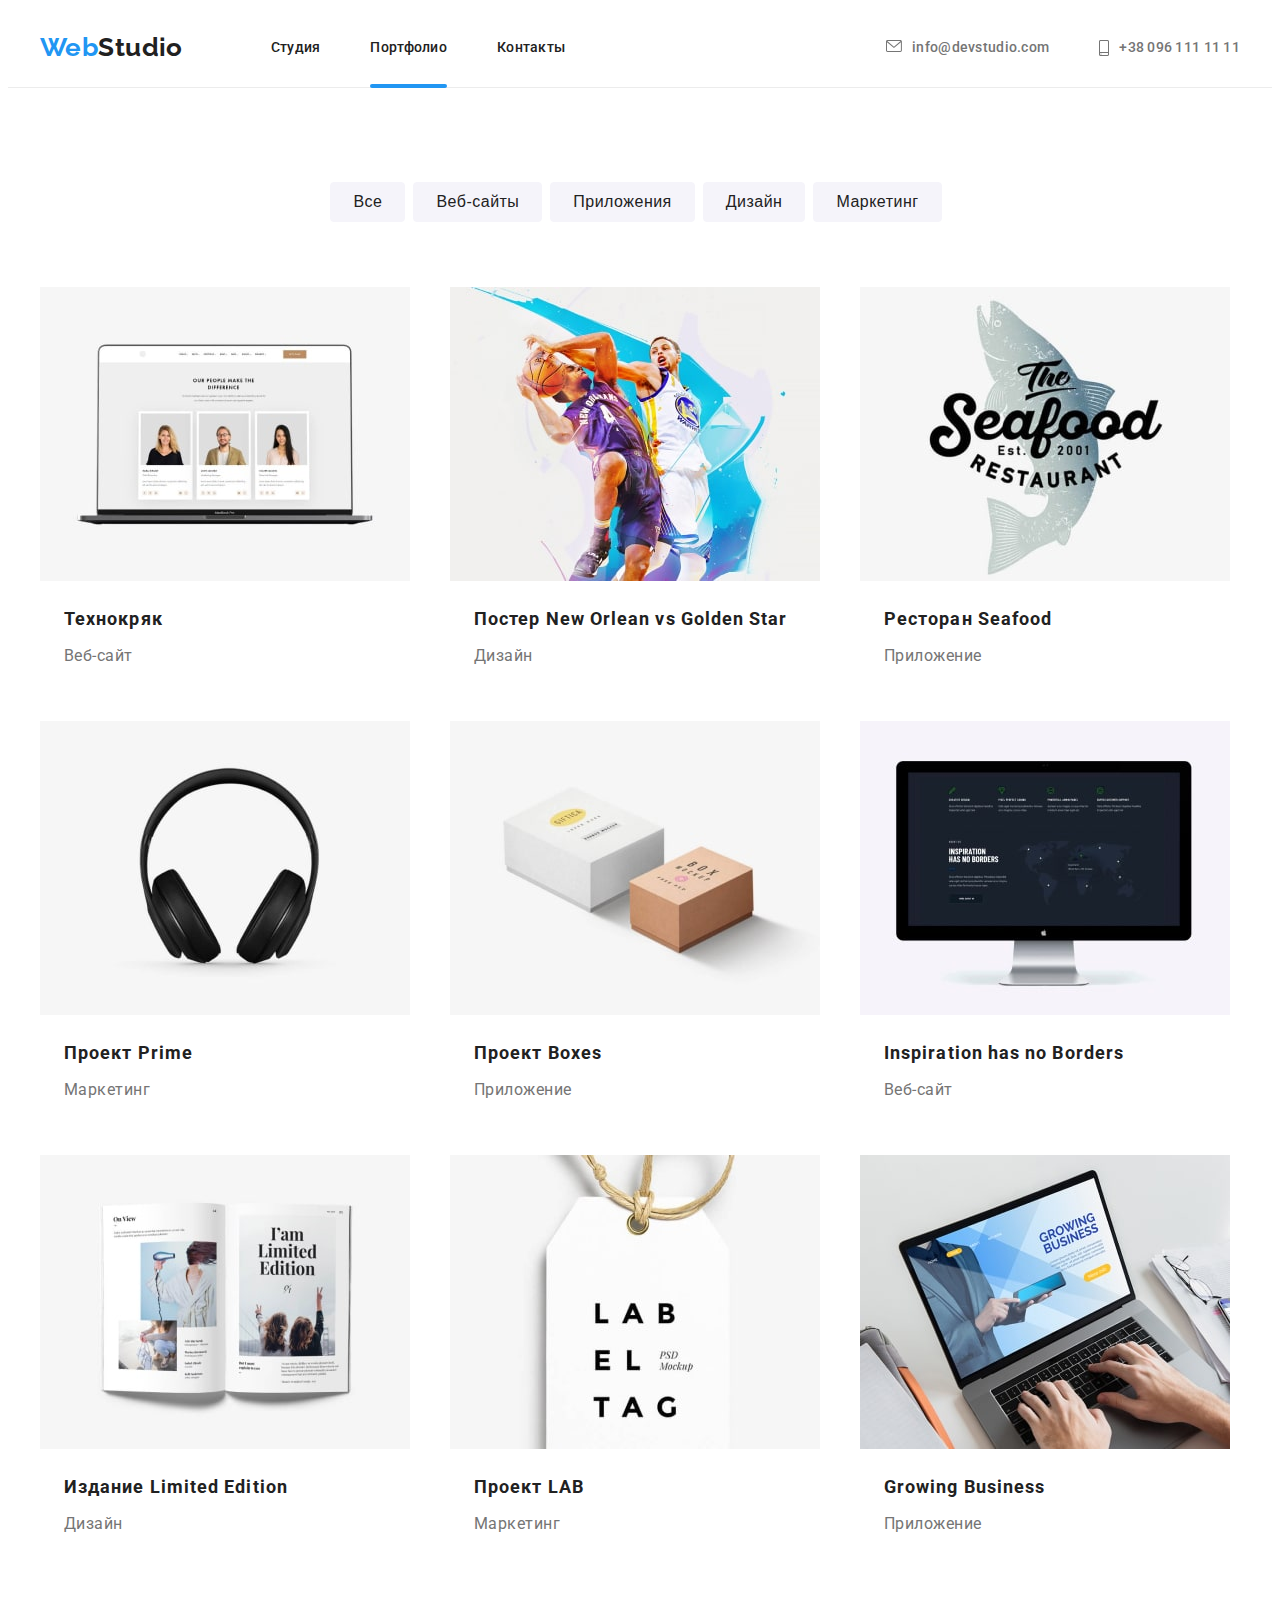
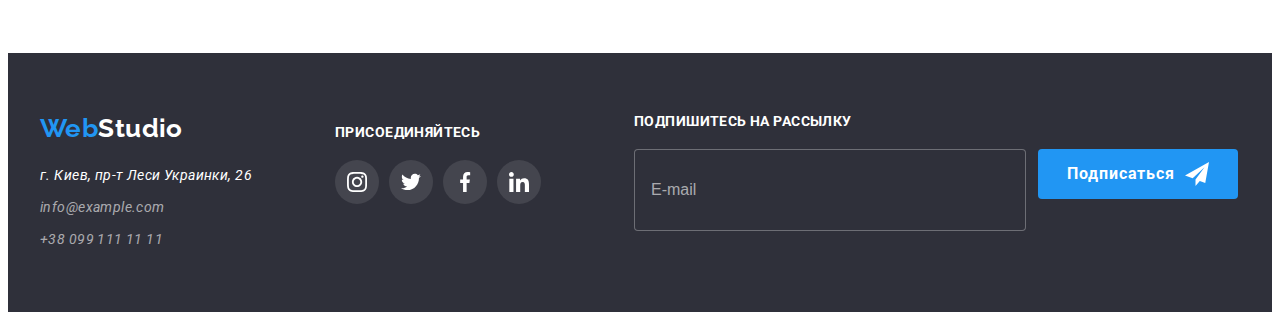
==== commit e5c48d5d: "правка" ====
--- a/portfolio.html
+++ b/portfolio.html
@@ -26,9 +26,9 @@
                         <use href="./images/icons.svg#icon-close-mob"></use>
                     </svg></button>
                 <ul class="page-header__list list">
-                    <li class="page-header__item "><a class="page-header__link page-header__link--active" href="./index.html">Студия</a>
-                    </li>
-                    <li class="page-header__item"><a class="page-header__link" href="">Портфолио</a></li>
+                    <li class="page-header__item "><a class="page-header__link" href="./index.html">Студия</a>
+                    </li>
+                    <li class="page-header__item"><a class="page-header__link page-header__link--active" href="">Портфолио</a></li>
                     <li class="page-header__item"><a class="page-header__link" href="">Контакты</a></li>
                 </ul>
                 <ul class="contacts list">
@@ -55,40 +55,40 @@
             </button>
         </div>
         <div class="mob-menu is-hidden">
-            <div class="container">
-                <div class="mob-menu__top">
-                    <button class="mob-menu__close">
-                        <svg class="mob-menu__icon" width="40" height="40">
-                            <use href="./images/icons.svg#icon-close"></use>
-                        </svg>
-                    </button>
-                    <ul class="mob-menu__list list">
-                        <li class="mob-menu__item"><a class="mob-menu__link link" href="./index.html">Студия</a></li>
-                        <li class="mob-menu__item"><a class="mob-menu__link link" href="">Портфолио</a></li>
-                        <li class="mob-menu__item"><a class="mob-menu__link link" href="">Контакты</a></li>
-                    </ul>
-                </div>
-                <div class="mob-menu__bottom ">
-                    <ul class="mob-menu__contacts list">
-                        <li class="mob-menu__item-tel ">
-                            <a class="mob-menu__link-tel link" href="">
-                                +38 096 111 11 11</a>
-                        </li>
-                        <li class="mob-menu__item-mail">
-                            <a class="mob-menu__link-mail link" href="">
-                                info@devstudio.com</a>
-                        </li>
-                    </ul>
-                    <ul class="mob-menu__list-social list">
-                        <li class="mob-menu__item-social"> <a class="mob-menu__link-social link" href="">Instagram</a> </li>
-                        <li class="mob-menu__item-social"> <a class="mob-menu__link-social link" href="">Twitter</a> </li>
-                        <li class="mob-menu__item-social"> <a class="mob-menu__link-social link" href="">Facebook</a> </li>
-                        <li class="mob-menu__item-social"> <a class="mob-menu__link-social link" href="">LinkedIn</a> </li>
-                    </ul>
-                </div>
+            <div class="mob-menu__top">
+                <button class="mob-menu__close">
+                    <svg class="mob-menu__icon" width="40" height="40">
+                        <use href="./images/icons.svg#icon-close"></use>
+                    </svg>
+                </button>
+                <ul class="mob-menu__list list">
+                    <li class="mob-menu__item"><a class="mob-menu__link link" href="./index.html">Студия</a></li>
+                    <li class="mob-menu__item"><a class="mob-menu__link link" href="">Портфолио</a></li>
+                    <li class="mob-menu__item"><a class="mob-menu__link link" href="">Контакты</a></li>
+                </ul>
+            </div>
+            <div class="mob-menu__bottom ">
+                <ul class="mob-menu__contacts list">
+                    <li class="mob-menu__item-tel ">
+                        <a class="mob-menu__link-tel link" href="">
+                            +38 096 111 11 11</a>
+                    </li>
+                    <li class="mob-menu__item-mail">
+                        <a class="mob-menu__link-mail link" href="">
+                            info@devstudio.com</a>
+                    </li>
+                </ul>
+            </div>
+            <div class="mob-menu-social">
+                <ul class="mob-menu__list-social list">
+                    <li class="mob-menu__item-social"> <a class="mob-menu__link-social link" href="">Instagram</a> </li>
+                    <li class="mob-menu__item-social"> <a class="mob-menu__link-social link" href="">Twitter</a> </li>
+                    <li class="mob-menu__item-social"> <a class="mob-menu__link-social link" href="">Facebook</a> </li>
+                    <li class="mob-menu__item-social"> <a class="mob-menu__link-social link" href="">LinkedIn</a> </li>
+                </ul>
             </div>
         </div>
-    </header>
+        </header>
     <main>
             <section class="portfolio">
                 <h1 class="visually-hidden">Портфолио</h1>
@@ -303,7 +303,7 @@
             </div>
             <div class="connect">
                 <h3 class="footer-title">присоединяйтесь</h3>
-                <ul class="social-network list">
+                <ul class="social-network connect__list list">
                     <li class="social-network__item">
                         <a href="" class="social-network__link social-network__link--color">
                             <svg class="social-network__icon" width="20" height="20">
@@ -348,6 +348,7 @@
                     </svg></button>
             </form>
         </div>
+
     </div>
 </footer>
 <script src="./js/menu.js"></script>
--- a/css/main.min.css
+++ b/css/main.min.css
@@ -1,2 +1,2 @@
-:root{--main-title-color: #ffffff;--second-title-color: #212121;--main-text-color: #757575;--third-title-color: #2196f3;--main-background: #e5e5e5;--second-background: #2f303a;--main-logo-color: #000000;--footer-text-color: rgba(255, 255, 255, 0.6);--main-btn-color: #f5f4fa}p,h1,h2,h3,h4,h5,h6{margin:0}ul{margin:0;padding:0}img{display:block;max-width:100%}.visually-hidden{position:absolute;width:1px;height:1px;margin:-1px;padding:0;overflow:hidden;border:0;clip:rect(0 0 0 0)}body{font-family:'Roboto', sans-serif;background-color:var(--main-title-color);color:var(--main-text-color);font-size:14px;letter-spacing:0.03em}.list{list-style:none}.link{text-decoration:none}@media screen and (min-width: 1200px){.section{padding-top:94px;padding-bottom:94px}}@media screen and (min-width: 320px){.section{padding-top:60px;padding-bottom:60px}}.container{margin-left:auto;margin-right:auto;padding-left:15px;padding-right:15px}@media screen and (min-width: 480px){.container{width:480px}}@media screen and (min-width: 768px){.container{width:768px}}@media screen and (min-width: 1200px){.container{width:1200px}}.title{font-weight:700;font-size:36px;line-height:1.17;color:var(--second-title-color);text-align:center}@media screen and (min-width: 1200px){.title{margin-bottom:50px}}@media screen and (min-width: 320px){.title{margin-bottom:30px}}.logo{font-family:Raleway;font-weight:700;font-size:26px;line-height:1.19;color:var(--third-title-color)}.button{font-family:inherit;font-weight:700;font-size:16px;line-height:1.87;letter-spacing:0.06em;background-color:var(--third-title-color);color:var(--main-title-color);min-width:200px;height:50px;cursor:pointer;border-radius:4px;border:var(--third-title-color)}.page-header{border-bottom:1px solid #ececec;width:100%}.page-header__navigation{display:inline-flex;flex-direction:row;justify-content:space-between;align-items:center;width:100%}@media screen and (min-width: 768px){.page-header__navigation{flex-wrap:nowrap}}.page-header__list{margin-left:93px}.page-header__list .page-header__item:not(:last-child){margin-right:50px}@media screen and (max-width: 767px){.page-header__list{display:none}}@media screen and (min-width: 768px){.page-header__list{display:flex;flex-wrap:nowrap;margin-left:88px;padding:0}}.contacts{display:none}@media screen and (min-width: 768px){.contacts{padding:0;display:flex;margin-left:auto;align-items:center;flex-wrap:wrap}}@media screen and (max-width: 1199px){.contacts{margin-left:84px}}.header__container{display:flex;align-items:center}.mob-menu__open{margin-left:auto;border:none;background-color:inherit}@media screen and (min-width: 767px){.mob-menu__open{display:none}}.page-header__navigation{display:flex;align-items:center;justify-content:baseline}.logo__text{color:var(--second-title-color)}.page-header__button{border:none;background-color:transparent;display:inline-flex;padding:0px}.page-header__link{color:var(--second-title-color);text-decoration:none;list-style:none;font-weight:500;font-size:14px;line-height:1.1;letter-spacing:0.02em;cursor:pointer;display:block;padding-top:32px;padding-bottom:32px;transition-property:color;transition-duration:250ms;transition-timing-function:cubic-bezier(0.4, 0, 0.2, 1)}.page-header__link:focus,.page-header__link:hover{color:var(--third-title-color)}.page-header__link--active{position:relative}.page-header__link--active::after{display:block;width:100%;height:4px;border-radius:2px;background-color:var(--third-title-color);content:'';position:absolute;left:0px;bottom:-1px}.contacts__link{color:var(--main-text-color);text-decoration:none;font-size:14px;font-weight:500;line-height:1.1;letter-spacing:0.02em;cursor:pointer;display:flex;transition:color 250ms cubic-bezier(0.4, 0, 0.2, 1)}.contacts__link:hover,.contacts__link:focus{color:var(--third-title-color)}@media screen and (min-width: 768px) and (max-width: 1200px){.contacts__link{font-size:12px}}@media screen and (min-width: 1200){.contacts__link{padding-top:32px;padding-bottom:32px}}@media screen and (min-width: 768px) and (max-width: 1199px){.contacts__item:not(:last-child){margin-bottom:10px}}@media screen and (min-width: 1200px){.contacts__item:not(:last-child){margin-right:50px}}.contacts__icon{fill:currentColor;margin-right:10px}.contacts__icon .nav__icon:hover,.contacts__icon .nav__icon:focus{fill:currentColor}.page-header__button{display:none}.menu-open__icon:hover,.menu-open__icon:focus{fill:var(--third-title-color)}.hero__title{color:var(--main-title-color)}.hero__container{text-align:center}.hero{display:flex;background-image:url(../images/hero-mobile.jpg)}@media (min-resolution: 2dppx){.hero{background-image:url(../images/hero-mobilex2.jpg)}}@media (min-width: 480px){.hero{background-image:url(../images/hero-tablet.jpg)}}@media (min-width: 480px) and (min-resolution: 2dppx){.hero{background-image:url(../images/hero-tabletx2.jpg)}}@media (min-width: 769px){.hero{background-image:url(../images/hero-desktop.jpg)}}@media (min-width: 769px) and (min-resolution: 2dppx){.hero{background-image:url(../images/hero-desktopx2.jpg)}}@media screen and (max-width: 767px){.hero__container{height:400px;padding-top:20px}.hero__title{padding-top:98px;font-weight:900;font-size:26px;line-height:1.61;letter-spacing:0.06em}.panel-contacts{display:none}}@media screen and (min-width: 769px){.hero__container{height:600px}.hero__title{padding-top:200px;font-weight:900;font-size:44px;line-height:1.36;letter-spacing:0.06em}}.about__body{padding-left:15px;padding-right:15px;text-align:center;padding-top:25px}.about__body .about__list{padding:0;margin:0}@media screen and (min-width: 768px){.about__body .about__list{display:flex;flex-wrap:wrap;margin:-15px}}.about__body .about__item{text-align:center}@media screen and (min-width: 768px){.about__body .about__item{flex-basis:calc((100% - 4 * 15px) / 2);margin:15px}}@media screen and (min-width: 1200px){.about__body .about__item{flex-basis:calc((100% - 8 * 15px) / 4);margin:15px}}@media screen and (max-width: 767px){.about__body .about__item:not(:last-child){margin-bottom:30px}}.about__body .about__column{background-color:var(--main-btn-color);height:120px}.about__body .about__icon{margin-top:25px}.about__body .about__title{font-weight:700;font-size:14px;line-height:1.14;letter-spacing:0.03em;color:var(--second-title-color);text-align:start}.about__body .about__text{font-weight:400;font-size:14px;line-height:1.71;letter-spacing:0.03em;color:var(--main-text-color);text-align:start}@media screen and (max-width: 1199px){.hobbies{display:none}}.hobbies{padding:0}.hobbies__container{padding:0}.annexes{padding-left:15px;padding-right:15px;display:flex;flex-wrap:wrap}.annexes__item{margin-right:30px;position:relative}.annexes__item:last-child{margin-right:0}.annexes__text{font-weight:700;font-size:14px;line-height:1.14;color:var(--main-title-color);position:absolute;bottom:0;left:0;text-transform:uppercase;background-color:rgba(47,48,58,0.8);width:100%;height:70px;display:flex;align-items:center;justify-content:center}.team__container{text-align:center;padding-top:25px;background-color:var(--main-btn-color)}.team__list{padding:0;margin:0}@media screen and (min-width: 768px){.team__list{display:flex;flex-wrap:wrap;margin:-15px}}.team__item{text-align:center}@media screen and (min-width: 768px){.team__item{flex-basis:calc((100% - 4 * 15px) / 2);margin:15px}}@media screen and (min-width: 1200px){.team__item{flex-basis:calc((100% - 8 * 15px) / 4);margin:15px}}@media screen and (max-width: 767px){.team__item:not(:last-child){margin-bottom:30px}}.team__item{background:var(--main-title-color);box-shadow:0px 1px 3px rgba(0,0,0,0.12),0px 1px 1px rgba(0,0,0,0.14),0px 2px 1px rgba(0,0,0,0.2);border-radius:0px 0px 4px 4px}.team__title{font-weight:500;font-size:16px;line-height:1.19;color:var(--second-title-color)}.team__text{font-size:16px;line-height:1.19}.team__icon{text-align:center}.social-network{display:flex;justify-content:center;align-content:center}.social-network__item+.social-network__item{margin-left:10px}.social-network__link{width:44px;height:44px;display:flex;align-items:center;justify-content:center;border-radius:50%;color:#afb1b8;transition:color 250ms cubic-bezier(0.4, 0, 0.2, 1),background-color 250ms cubic-bezier(0.4, 0, 0.2, 1)}.social-network__link:hover,.social-network__link:focus{background-color:var(--third-title-color);color:var(--main-title-color)}.social-network__icon{fill:currentColor}.clients__list{padding:0;margin:0}@media screen and (min-width: 320px){.clients__list{display:flex;flex-wrap:wrap;margin:-15px}}@media screen and (max-width: 767px){.clients__item{flex-basis:calc((100% - 4 * 15px) / 2);margin:15px}.clients__link{width:210px;height:92px}}@media screen and (min-width: 768px){.clients__item{flex-basis:calc((100% - 6 * 15px) / 3);margin:15px}.clients__link{width:226px;height:92px}}@media screen and (min-width: 1200px){.clients__item{flex-basis:calc((100% - 12 * 15px) / 6)}.clients__link{width:170px;height:92px}.clients-div{padding-top:94px;padding-bottom:94px}.clients__title{margin-top:0}}.clients__link{display:flex;justify-content:center;align-items:center;color:#afb1b8;border:1px solid #afb1b8;border-radius:4px;transition:color 250ms cubic-bezier(0.4, 0, 0.2, 1),background-color 250ms cubic-bezier(0.4, 0, 0.2, 1)}.clients__link:hover,.clients__link:focus{color:var(--third-title-color);border:1px solid var(--third-title-color)}.clients__icon{fill:currentColor}.page-footer{padding-top:60px;background-color:var(--second-background)}.page-footer__content{text-align:center;padding-top:104px}.contact{padding:0}.page-footer__logo{display:block;margin-bottom:20px}.logo__label{color:var(--main-title-color)}.contact__item:not(:last-child){margin-bottom:8px}.contact__link{line-height:1.71;color:var(--footer-text-color);transition:color 250ms cubic-bezier(0.4, 0, 0.2, 1)}.contact__link:hover,.contact__link:focus{color:var(--third-title-color)}.contact__link--color{color:var(--main-title-color)}.connect{margin-top:60px;text-align:center}.footer-title{font-weight:700;font-size:14px;line-height:16px;letter-spacing:0.03em;text-transform:uppercase;color:var(--main-title-color)}.social-network{padding:0;margin-top:20px}.social-network__link--color{background-color:#44454e;color:var(--main-title-color);transition:background-color 250ms cubic-bezier(0.4, 0, 0.2, 1)}.envelop{text-align:center;padding-top:60px}.panel{padding-top:20px}.page-form__input{width:100%;max-width:450px;height:50px;border-radius:4px;border:1px solid rgba(255,255,255,0.3);background-color:var(--second-background);padding:15px 16px;color:rgba(255,255,255,0.3);outline:none}.page-form__input::placeholder{font-weight:400;font-size:16px;line-height:1.25;letter-spacing:3%;color:rgba(255,255,255,0.6)}.page-form__button{margin-top:20px;margin-bottom:16px}@media screen and (min-width: 768px){.page-footer__common{display:flex;justify-content:space-around;align-items:baseline;padding-top:60px}.page-footer__content{padding-top:0}.page-footer{padding-top:0}.connect{margin-top:0}.page-form__input{display:block;margin-left:auto;margin-right:auto}.page-form__button{margin-bottom:60px}}@media screen and (min-width: 1200px){.page-footer{padding-top:60px;padding-bottom:60px}.page-footer__overlay{display:flex;justify-content:baseline}.envelop{margin-left:93px}.page-form{display:flex;margin-top:20px}.page-footer__content{padding-right:13px}.contact{justify-content:start}.page-form__input{width:358px;height:50px;padding:15px 16px}.page-form__button{margin:0;margin-left:12px;display:flex;align-items:center;justify-content:center;cursor:pointer}.page-form__icon{margin-left:10px;width:24px;height:24px}.page-footer__content{text-align:start}.connect{text-align:start;margin-left:70px}.footer-title{text-align:start}}.backdrop{width:100vw;height:100vh;background-color:rgba(0,0,0,0.2);position:fixed;top:0;transition:opacity 1000ms cubic-bezier(0.4, 0, 0.2, 1),visibility 1000ms cubic-bezier(0.4, 0, 0.2, 1)}.backdrop.is-hidden .modal-window{transform:scale(1.5) rotate(180deg);transition:transform 1000ms cubic-bezier(0.4, 0, 0.2, 1)}.modal-window{width:528px;min-height:581px;background-color:var(--main-title-color);position:absolute;top:50%;left:50%;transform:translate(-50%, -50%) scale(1);transition:transform 1000ms cubic-bezier(0.4, 0, 0.2, 1);padding:40px}@media screen and (max-width: 1199px){.modal-window{max-width:450px;max-height:609px}}.modal-window__button{width:30px;height:30px;border:1px solid rgba(0,0,0,0.1);background-color:transparent;border-radius:50%;position:absolute;top:8px;right:8px;display:flex;justify-content:center;align-items:center;cursor:pointer}.modal-window__icon{transition:fill 250ms cubic-bezier(0.4, 0, 0.2, 1)}.modal-window__icon:hover{fill:var(--third-title-color)}.is-hidden{visibility:hidden;opacity:0;pointer-events:none}.modal-window__text{text-align:center;margin-bottom:12px;font-weight:700;font-size:20px;line-height:1.15;letter-spacing:0.03em;color:var(--second-title-color)}.modal-form__label{font-weight:400;font-size:12px;line-height:1.17;letter-spacing:0.01em;color:var(--main-text-color)}.modal-form__input{width:100%;height:40px;margin-top:4px;outline:none;padding-left:42px;cursor:pointer;border-radius:4px;transition:border-color 250ms cubic-bezier(0.4, 0, 0.2, 1)}.modal-form__input:focus{border-color:var(--third-title-color)}.modal-form__input:focus+.modal-form__icon{fill:var(--third-title-color)}.textarea{width:100%;margin-top:4px;resize:none;height:120px;padding:12px 16px;outline:none;border-radius:4px;margin-bottom:8px}.textarea::placeholder{font-weight:400;font-size:12px;line-height:1.17;letter-spacing:0.01em;color:rgba(117,117,117,0.5)}.modal-wrap{margin-bottom:10px;position:relative}.modal-form__icon{position:absolute;left:12px;top:50%;transition:fill 250ms cubic-bezier(0.4, 0, 0.2, 1)}.content-checkbox__label{font-weight:400;font-size:12px;line-height:1.17;letter-spacing:0.03em;color:var(--main-text-color);display:flex}@media screen and (min-width: 1200px){.content-checkbox__label{font-size:14px;line-height:1.17}}.content-checkbox__span{width:16px;height:15px;border:2px solid #000000;border-radius:2px;margin-right:5px;display:flex;align-items:center;justify-content:center;transition:background-color 250ms cubic-bezier(0.4, 0, 0.2, 1),border-color 250ms cubic-bezier(0.4, 0, 0.2, 1)}.content-checkbox__input:checked+.content-checkbox__label .content-checkbox__span{background-color:var(--third-title-color);border:none}.content-checkbox__link{color:var(--third-title-color);padding-left:4px}.content-checkbox__button{display:block;margin:0 auto;margin-top:30px}@media screen and (max-width: 1199px){.portfolio{padding-top:60px;padding-bottom:60px}}@media screen and (min-width: 1200px){.portfolio{padding-top:94px;padding-bottom:94px}}.button-set{display:flex;flex-wrap:wrap;padding:0}@media screen and (max-width: 767px){.button-set{margin-bottom:40px}}@media screen and (min-width: 768px){.button-set{justify-content:center;margin-bottom:14px}}@media screen and (min-width: 1200px){.button-set{margin-bottom:50px}}.button-set__item{margin-right:8px;margin-bottom:15px}.button-set__btn{display:inline-block;min-width:73px;font-weight:500;border-radius:4px;border:1px solid var(--main-btn-color);font-size:16px;line-height:1.62;letter-spacing:0.03em;color:var(--second-title-color);background-color:var(--main-btn-color);cursor:pointer;padding:6px 22px;transition:color 250ms cubic-bezier(0.4, 0, 0.2, 1),background-color 250ms cubic-bezier(0.4, 0, 0.2, 1),box-shadow 250ms cubic-bezier(0.4, 0, 0.2, 1)}.button-set__btn:hover,.button-set__btn:focus{color:var(--main-title-color);background-color:var(--third-title-color);box-shadow:0px 1px 3px rgba(0,0,0,0.12),0px 1px 1px rgba(0,0,0,0.14),0px 2px 1px rgba(0,0,0,0.2)}.card-set{padding:0}@media screen and (min-width: 768px){.card-set{display:flex;flex-wrap:wrap;margin:-15px}}.card-set__image{display:block;max-width:100%;height:auto}.card-set__item{width:100%}@media screen and (max-width: 767px){.card-set__item:not(:last-child){margin-bottom:30px}}@media screen and (min-width: 768px){.card-set__item{flex-basis:calc((100% - 4 * 15px) / 2);margin:15px}}@media screen and (min-width: 1200px){.card-set__item{flex-basis:calc((100% - 6 * 15px) / 3);margin:15px}}.card-set__title{padding:20px 24px 4px;font-weight:700;font-size:18px;line-height:2;letter-spacing:0.06em;color:var(--second-title-color)}.card-set__text{padding:0px 24px 20px;font-size:16px;line-height:1.87;letter-spacing:0.03em;color:var(--main-text-color)}.wrap-image{position:relative;overflow:hidden}.popup-window{position:absolute;top:0;left:0;font-weight:400;font-size:18px;line-height:1.55;letter-spacing:3%;color:var(--main-title-color);background-color:rgba(33,150,243,0.9);width:100%;height:100%;padding:63px 24px;transform:translateY(100%);transition:transform 250ms cubic-bezier(0.4, 0, 0.2, 1)}.card-set__link:hover .popup-window{transform:translateY(0)}.card-set__link{display:block;transition:box-shadow 250ms cubic-bezier(0.4, 0, 0.2, 1)}.card-set__link:hover,.card-set__link:focus{box-shadow:0px 1px 3px rgba(0,0,0,0.12),0px 1px 1px rgba(0,0,0,0.14),0px 2px 1px rgba(0,0,0,0.2);border-radius:0px 0px 4px 4px}.mob-menu{position:fixed;background-color:#fff;top:0;width:100vw;height:100vh;z-index:5;padding-bottom:48px}.mob-menu .container{height:100%;display:flex;flex-direction:column;justify-content:space-between}.mob-menu__list{padding:0}.mob-menu__bottom{margin-top:auto;margin-left:40px}.mob-menu__close{position:absolute;top:10px;right:15px;margin-left:auto;border:none;background-color:inherit;padding:0;color:#212121}.mob-menu__icon:focus,.mob-menu__icon:hover{fill:var(--third-title-color)}.mob-menu__link{font-family:Roboto;color:#212121;font-style:normal;font-weight:500;font-size:40px;line-height:1.17;letter-spacing:0.02em}.mob-menu__top{margin-top:48px;margin-left:40px}.mob-menu__contacts{padding:0}.mob-menu__item:not(:last-child){margin-bottom:32px}.mob-menu__link-tel{font-family:Roboto;font-style:normal;font-weight:500;font-size:34px;line-height:1.17;letter-spacing:0.02em;color:var(--third-title-color)}.mob-menu__item-tel{margin-bottom:32px}.mob-menu__item-mail{margin-bottom:64px}.mob-menu__link-mail{font-family:Roboto;font-style:normal;font-weight:500;font-size:24px;line-height:1.16;letter-spacing:0.02em;color:var(--main-text-color)}.mob-menu__list-social{display:flex;padding:0}.mob-menu__link-social{font-family:Roboto;font-style:normal;font-weight:500;font-size:18px;line-height:1.22;letter-spacing:0.02em;color:var(--third-title-color)}.mob-menu__item-social:not(:first-child){margin-left:10px}.mob-menu__item-social:not(:last-child):after{content:'';border:1px solid rgba(33,33,33,0.2);transform:rotate(90deg);width:1px;margin-left:10px}
+:root{--main-title-color: #ffffff;--second-title-color: #212121;--main-text-color: #757575;--third-title-color: #2196f3;--main-background: #e5e5e5;--second-background: #2f303a;--main-logo-color: #000000;--footer-text-color: rgba(255, 255, 255, 0.6);--main-btn-color: #f5f4fa}p,h1,h2,h3,h4,h5,h6{margin:0}ul{margin:0;padding:0}img{display:block;max-width:100%}.visually-hidden{position:absolute;width:1px;height:1px;margin:-1px;padding:0;overflow:hidden;border:0;clip:rect(0 0 0 0)}body{font-family:'Roboto', sans-serif;background-color:var(--main-title-color);color:var(--main-text-color);font-size:14px;letter-spacing:0.03em}.list{list-style:none}.link{text-decoration:none}@media screen and (max-width: 1199px){.section{padding-top:60px;padding-bottom:60px}}@media screen and (min-width: 1200px){.section{padding-top:94px;padding-bottom:94px}}.container{margin-left:auto;margin-right:auto;padding-left:15px;padding-right:15px}@media screen and (min-width: 320px){.container{width:320px}}@media screen and (min-width: 480px){.container{width:480px}}@media screen and (min-width: 768px){.container{width:768px}}@media screen and (min-width: 1200px){.container{width:1200px}}.title{font-weight:700;font-size:36px;line-height:1.17;color:var(--second-title-color);text-align:center}@media screen and (min-width: 1200px){.title{margin-bottom:50px}}@media screen and (min-width: 320px){.title{margin-bottom:30px}}.logo{font-family:Raleway;font-weight:700;font-size:26px;line-height:1.19;color:var(--third-title-color)}.button{font-family:inherit;font-weight:700;font-size:16px;line-height:1.87;letter-spacing:0.06em;background-color:var(--third-title-color);color:var(--main-title-color);min-width:200px;height:50px;cursor:pointer;border-radius:4px;border:var(--third-title-color)}.page-header{border-bottom:1px solid #ececec;width:100%}.page-header__navigation{display:inline-flex;flex-direction:row;justify-content:space-between;align-items:center;width:100%}@media screen and (min-width: 768px){.page-header__navigation{flex-wrap:nowrap}}.page-header__list{margin-left:93px}.page-header__list .page-header__item:not(:last-child){margin-right:50px}@media screen and (max-width: 767px){.page-header__list{display:none}}@media screen and (min-width: 768px){.page-header__list{display:flex;flex-wrap:nowrap;margin-left:88px;padding:0}}.contacts{display:none}@media screen and (min-width: 768px){.contacts{padding:0;display:flex;margin-left:auto;align-items:center;flex-wrap:wrap}}@media screen and (max-width: 1199px){.contacts{margin-left:84px}}.header__container{display:flex;align-items:center}.mob-menu__open{margin-left:auto;border:none;background-color:inherit}@media screen and (min-width: 767px){.mob-menu__open{display:none}}.page-header__navigation{display:flex;align-items:center;justify-content:baseline}.logo__text{color:var(--second-title-color)}.page-header__button{border:none;background-color:transparent;display:inline-flex;padding:0px}.page-header__link{color:var(--second-title-color);text-decoration:none;list-style:none;font-weight:500;font-size:14px;line-height:1.1;letter-spacing:0.02em;cursor:pointer;display:block;padding-top:32px;padding-bottom:32px;transition-property:color;transition-duration:250ms;transition-timing-function:cubic-bezier(0.4, 0, 0.2, 1)}.page-header__link:focus,.page-header__link:hover{color:var(--third-title-color)}.page-header__link--active{position:relative}.page-header__link--active::after{display:block;width:100%;height:4px;border-radius:2px;background-color:var(--third-title-color);content:'';position:absolute;left:0px;bottom:-1px}.contacts__link{color:var(--main-text-color);text-decoration:none;font-size:14px;font-weight:500;line-height:1.1;letter-spacing:0.02em;cursor:pointer;display:flex;transition:color 250ms cubic-bezier(0.4, 0, 0.2, 1)}.contacts__link:hover,.contacts__link:focus{color:var(--third-title-color)}@media screen and (min-width: 768px) and (max-width: 1200px){.contacts__link{font-size:12px}}@media screen and (min-width: 1200){.contacts__link{padding-top:32px;padding-bottom:32px}}@media screen and (min-width: 768px) and (max-width: 1199px){.contacts__item:not(:last-child){margin-bottom:10px}}@media screen and (min-width: 1200px){.contacts__item:not(:last-child){margin-right:50px}}.contacts__icon{fill:currentColor;margin-right:10px}.contacts__icon .nav__icon:hover,.contacts__icon .nav__icon:focus{fill:currentColor}.page-header__button{display:none}.menu-open__icon:hover,.menu-open__icon:focus{fill:var(--third-title-color)}.hero__title{color:var(--main-title-color)}.hero__container{text-align:center}.hero__button{margin-top:30px}.hero{background-color:var(--second-background);background-image:linear-gradient(rgba(47,48,58,0.4), rgba(47,48,58,0.4)),url(../images/hero-mobile.jpg);background-repeat:no-repeat;background-position:center;background-size:cover;padding-top:118px;padding-bottom:118px}@media (min-device-pixel-ratio: 2), (-webkit-min-device-pixel-ratio: 2), (min-resolution: 192dpi), (min-resolution: 2dppx){.hero{background-image:linear-gradient(rgba(47,48,58,0.4), rgba(47,48,58,0.4)),url(../images/hero-mobilex2.jpg)}}@media screen and (min-width: 768px){.hero{background-image:linear-gradient(rgba(47,48,58,0.4), rgba(47,48,58,0.4)),url(../images/hero-tablet.jpg);background-repeat:no-repeat;background-position:center;background-size:cover;padding-top:118px;padding-bottom:118px}}@media screen and (min-width: 768px) and (min-device-pixel-ratio: 2), screen and (min-width: 768px) and (-webkit-min-device-pixel-ratio: 2), screen and (min-width: 768px) and (min-resolution: 192dpi), screen and (min-width: 768px) and (min-resolution: 2dppx){.hero{background-image:linear-gradient(rgba(47,48,58,0.4), rgba(47,48,58,0.4)),url(../images/hero-tabletx2.jpg)}}@media screen and (min-width: 1200px){.hero{background-image:linear-gradient(rgba(47,48,58,0.4), rgba(47,48,58,0.4)),url(../images/hero-desktop.jpg);background-repeat:no-repeat;background-position:center;background-size:cover;padding-top:200px;padding-bottom:200px}}@media screen and (min-width: 1200px) and (min-device-pixel-ratio: 2), screen and (min-width: 1200px) and (-webkit-min-device-pixel-ratio: 2), screen and (min-width: 1200px) and (min-resolution: 192dpi), screen and (min-width: 1200px) and (min-resolution: 2dppx){.hero{background-image:linear-gradient(rgba(47,48,58,0.4), rgba(47,48,58,0.4)),url(../images/hero-desktopx2.jpg)}}@media screen and (max-width: 1199px){.hero__title{font-weight:900;font-size:26px;line-height:1.61;letter-spacing:0.06em;max-width:360px;margin-right:auto;margin-left:auto}}@media screen and (min-width: 1200px){.hero__title{font-weight:900;font-size:44px;line-height:1.36;letter-spacing:0.06em;width:620px;margin-right:auto;margin-left:auto}}@media screen and (max-width: 479px){.hero{padding-top:97px;padding-bottom:97px}}.about__body{padding-left:15px;padding-right:15px;text-align:center;padding-top:25px}.about__body .about__list{padding:0;margin:0}@media screen and (min-width: 768px){.about__body .about__list{display:flex;flex-wrap:wrap;margin:-15px}}.about__body .about__item{text-align:center}@media screen and (min-width: 768px){.about__body .about__item{flex-basis:calc((100% - 4 * 15px) / 2);margin:15px}}@media screen and (min-width: 1200px){.about__body .about__item{flex-basis:calc((100% - 8 * 15px) / 4);margin:15px}}@media screen and (max-width: 767px){.about__body .about__item:not(:last-child){margin-bottom:30px}}.about__body .about__column{background-color:var(--main-btn-color);height:120px;display:flex;justify-content:center;align-items:center}.about__body .about__title{font-weight:700;font-size:14px;line-height:1.14;letter-spacing:0.03em;color:var(--second-title-color);text-align:start;margin-top:30px}@media screen and (max-width: 767px){.about__body .about__title{text-align:center}}.about__body .about__text{font-weight:400;font-size:14px;line-height:1.71;letter-spacing:0.03em;color:var(--main-text-color);text-align:start;margin-top:10px}@media screen and (max-width: 1199px){.hobbies{display:none}}.hobbies{padding:0}.hobbies__container{padding:0}.annexes{padding-left:15px;padding-right:15px;display:flex;flex-wrap:wrap}.annexes__item{margin-right:30px;position:relative}.annexes__item:last-child{margin-right:0}.annexes__text{font-weight:700;font-size:14px;line-height:1.14;color:var(--main-title-color);position:absolute;bottom:0;left:0;text-transform:uppercase;background-color:rgba(47,48,58,0.8);width:100%;height:70px;display:flex;align-items:center;justify-content:center}.team{background-color:var(--main-btn-color)}.team__container{text-align:center;padding-top:25px}.team__list{padding:0;margin:0}@media screen and (min-width: 768px){.team__list{display:flex;flex-wrap:wrap;margin:-15px}}.team__item{text-align:center}@media screen and (min-width: 768px){.team__item{flex-basis:calc((100% - 4 * 15px) / 2);margin:15px}}@media screen and (min-width: 1200px){.team__item{flex-basis:calc((100% - 8 * 15px) / 4);margin:15px}}@media screen and (max-width: 767px){.team__item:not(:last-child){margin-bottom:30px}}.team__item{background:var(--main-title-color);box-shadow:0px 1px 3px rgba(0,0,0,0.12),0px 1px 1px rgba(0,0,0,0.14),0px 2px 1px rgba(0,0,0,0.2);border-radius:0px 0px 4px 4px}.team__title{font-weight:500;font-size:16px;line-height:1.19;color:var(--second-title-color);margin-top:30px}.team__text{font-size:16px;line-height:1.19;margin-top:10px}.team__icon{text-align:center;margin-top:16px;padding-bottom:24px}@media screen and (min-width: 1200px){.team__icon{padding-bottom:30px}}.social-network{display:flex;justify-content:center;align-content:center;padding:0;margin:0}.social-network__item+.social-network__item{margin-left:10px}.social-network__link{width:44px;height:44px;display:flex;align-items:center;justify-content:center;border-radius:50%;color:#afb1b8;transition:color 250ms cubic-bezier(0.4, 0, 0.2, 1),background-color 250ms cubic-bezier(0.4, 0, 0.2, 1)}.social-network__link:hover,.social-network__link:focus{background-color:var(--third-title-color);color:var(--main-title-color)}.social-network__icon{fill:currentColor}.clients__list{padding:0;margin:0;display:flex;flex-wrap:wrap;margin:-15px}@media screen and (max-width: 767px){.clients__item{flex-basis:calc((100% - 4 * 15px) / 2);margin:15px}.clients__link{max-width:210px;height:92px}}@media screen and (min-width: 768px){.clients__item{flex-basis:calc((100% - 6 * 15px) / 3);margin:15px}.clients__link{width:226px;height:92px}}@media screen and (min-width: 1200px){.clients__item{flex-basis:calc((100% - 12 * 15px) / 6)}.clients__link{width:170px;height:92px}.clients__title{margin-top:0}}.clients__link{display:flex;justify-content:center;align-items:center;color:#afb1b8;border:1px solid #afb1b8;border-radius:4px;transition:color 250ms cubic-bezier(0.4, 0, 0.2, 1),background-color 250ms cubic-bezier(0.4, 0, 0.2, 1)}.clients__link:hover,.clients__link:focus{color:var(--third-title-color);border:1px solid var(--third-title-color)}.clients__icon{fill:currentColor}.page-footer{padding-top:60px;background-color:var(--second-background)}.page-footer__content{text-align:center;padding-top:104px}.contact{padding:0}.page-footer__logo{display:block;margin-bottom:20px}.logo__label{color:var(--main-title-color)}.contact__item:not(:last-child){margin-bottom:8px}.contact__link{line-height:1.71;color:var(--footer-text-color);transition:color 250ms cubic-bezier(0.4, 0, 0.2, 1)}.contact__link:hover,.contact__link:focus{color:var(--third-title-color)}.contact__link--color{color:var(--main-title-color)}.connect{margin-top:60px;text-align:center}.footer-title{font-weight:700;font-size:14px;line-height:16px;letter-spacing:0.03em;text-transform:uppercase;color:var(--main-title-color)}.connect__list{padding:0;margin-top:20px}.social-network__link--color{background-color:#44454e;color:var(--main-title-color);transition:background-color 250ms cubic-bezier(0.4, 0, 0.2, 1)}.envelop{text-align:center;padding-top:60px}.panel{padding-top:20px}.page-form__input{width:100%;max-width:450px;height:50px;border-radius:4px;border:1px solid rgba(255,255,255,0.3);background-color:var(--second-background);padding:15px 16px;color:rgba(255,255,255,0.3);outline:none}.page-form__input::placeholder{font-weight:400;font-size:16px;line-height:1.25;letter-spacing:3%;color:rgba(255,255,255,0.6)}.page-form__button{margin-top:20px;margin-bottom:16px}@media screen and (min-width: 768px){.page-footer__common{display:flex;justify-content:space-around;align-items:baseline;padding-top:60px}.page-footer__content{padding-top:0}.page-footer{padding-top:0}.connect{margin-top:0}.page-form__input{display:block;margin-left:auto;margin-right:auto}.page-form__button{margin-bottom:60px}}@media screen and (min-width: 1200px){.page-footer{padding-top:60px;padding-bottom:60px}.page-footer__overlay{display:flex;justify-content:baseline}.envelop{margin-left:93px}.page-form{display:flex;margin-top:20px}.page-footer__content{padding-right:13px}.contact{justify-content:start}.page-form__input{width:358px;height:50px;padding:15px 16px}.page-form__button{margin:0;margin-left:12px;display:flex;align-items:center;justify-content:center;cursor:pointer}.page-form__icon{margin-left:10px;width:24px;height:24px}.page-footer__content{text-align:start}.connect{text-align:start;margin-left:70px}.footer-title{text-align:start}.page-footer__common{padding-top:0}.envelop{padding-top:0}}.backdrop{width:100vw;height:100vh;background-color:rgba(0,0,0,0.2);position:fixed;top:0;transition:opacity 1000ms cubic-bezier(0.4, 0, 0.2, 1),visibility 1000ms cubic-bezier(0.4, 0, 0.2, 1)}.backdrop.is-hidden .modal-window{transform:scale(1.5) rotate(180deg);transition:transform 1000ms cubic-bezier(0.4, 0, 0.2, 1)}.modal-window{width:528px;min-height:581px;background-color:var(--main-title-color);position:absolute;top:50%;left:50%;transform:translate(-50%, -50%) scale(1);transition:transform 1000ms cubic-bezier(0.4, 0, 0.2, 1);padding:40px}@media screen and (max-width: 1199px){.modal-window{max-width:450px;max-height:609px}}@media screen and (max-width: 430px){.modal-window{max-width:420px}}@media screen and (max-width: 405px){.modal-window{max-width:390px}}@media screen and (max-width: 375px){.modal-window{max-width:360px}}@media screen and (max-width: 345px){.modal-window{max-width:335px}}.modal-window__button{width:30px;height:30px;border:1px solid rgba(0,0,0,0.1);background-color:transparent;border-radius:50%;position:absolute;top:8px;right:8px;display:flex;justify-content:center;align-items:center;cursor:pointer}.modal-window__icon{transition:fill 250ms cubic-bezier(0.4, 0, 0.2, 1)}.modal-window__icon:hover{fill:var(--third-title-color)}.is-hidden{visibility:hidden;opacity:0;pointer-events:none}.modal-window__text{text-align:center;margin-bottom:12px;font-weight:700;font-size:20px;line-height:1.15;letter-spacing:0.03em;color:var(--second-title-color)}.modal-form__label{font-weight:400;font-size:12px;line-height:1.17;letter-spacing:0.01em;color:var(--main-text-color)}.modal-form__input{width:100%;height:40px;margin-top:4px;outline:none;padding-left:42px;cursor:pointer;border-radius:4px;transition:border-color 250ms cubic-bezier(0.4, 0, 0.2, 1)}.modal-form__input:focus{border-color:var(--third-title-color)}.modal-form__input:focus+.modal-form__icon{fill:var(--third-title-color)}.textarea{width:100%;margin-top:4px;resize:none;height:120px;padding:12px 16px;outline:none;border-radius:4px;margin-bottom:8px}.textarea::placeholder{font-weight:400;font-size:12px;line-height:1.17;letter-spacing:0.01em;color:rgba(117,117,117,0.5)}.modal-wrap{margin-bottom:10px;position:relative}.modal-form__icon{position:absolute;left:12px;top:50%;transition:fill 250ms cubic-bezier(0.4, 0, 0.2, 1)}.content-checkbox__label{font-weight:400;font-size:12px;line-height:1.17;letter-spacing:0.03em;color:var(--main-text-color);display:flex}@media screen and (min-width: 1200px){.content-checkbox__label{font-size:14px;line-height:1.17}}@media screen and (max-width: 430px){.content-checkbox__label{font-size:11px;line-height:1.17}}@media screen and (max-width: 430px){.content-checkbox__label{font-size:10px;line-height:1.17}}@media screen and (max-width: 375px){.content-checkbox__label{font-size:9px;line-height:1.17}}@media screen and (max-width: 345px){.content-checkbox__label{font-size:8px;line-height:1.17}}.content-checkbox__span{width:16px;height:15px;border:2px solid #000000;border-radius:2px;margin-right:5px;display:flex;align-items:center;justify-content:center;transition:background-color 250ms cubic-bezier(0.4, 0, 0.2, 1),border-color 250ms cubic-bezier(0.4, 0, 0.2, 1)}.content-checkbox__input:checked+.content-checkbox__label .content-checkbox__span{background-color:var(--third-title-color);border:none}.content-checkbox__link{color:var(--third-title-color);padding-left:4px}.content-checkbox__button{display:block;margin:0 auto;margin-top:30px}@media screen and (max-width: 1199px){.portfolio{padding-top:60px;padding-bottom:60px}}@media screen and (min-width: 1200px){.portfolio{padding-top:94px;padding-bottom:94px}}.button-set{display:flex;flex-wrap:wrap;padding:0}@media screen and (max-width: 767px){.button-set{margin-bottom:40px}}@media screen and (min-width: 768px){.button-set{justify-content:center;margin-bottom:14px}}@media screen and (min-width: 1200px){.button-set{margin-bottom:50px}}.button-set__item{margin-right:8px;margin-bottom:15px}.button-set__btn{display:inline-block;min-width:73px;font-weight:500;border-radius:4px;border:1px solid var(--main-btn-color);font-size:16px;line-height:1.62;letter-spacing:0.03em;color:var(--second-title-color);background-color:var(--main-btn-color);cursor:pointer;padding:6px 22px;transition:color 250ms cubic-bezier(0.4, 0, 0.2, 1),background-color 250ms cubic-bezier(0.4, 0, 0.2, 1),box-shadow 250ms cubic-bezier(0.4, 0, 0.2, 1)}.button-set__btn:hover,.button-set__btn:focus{color:var(--main-title-color);background-color:var(--third-title-color);box-shadow:0px 1px 3px rgba(0,0,0,0.12),0px 1px 1px rgba(0,0,0,0.14),0px 2px 1px rgba(0,0,0,0.2)}.card-set{padding:0}@media screen and (min-width: 768px){.card-set{display:flex;flex-wrap:wrap;margin:-15px}}.card-set__image{display:block;max-width:100%;height:auto}@media screen and (max-width: 479px){.card-set__image{height:250px}}.card-set__item{width:100%}@media screen and (max-width: 767px){.card-set__item:not(:last-child){margin-bottom:30px}}@media screen and (min-width: 768px){.card-set__item{flex-basis:calc((100% - 4 * 15px) / 2);margin:15px}}@media screen and (min-width: 1200px){.card-set__item{flex-basis:calc((100% - 6 * 15px) / 3);margin:15px}}.card-set__title{padding:20px 24px 4px;font-weight:700;font-size:18px;line-height:2;letter-spacing:0.06em;color:var(--second-title-color)}.card-set__text{padding:0px 24px 20px;font-size:16px;line-height:1.87;letter-spacing:0.03em;color:var(--main-text-color)}.wrap-image{position:relative;overflow:hidden}.popup-window{position:absolute;top:0;left:0;font-weight:400;font-size:18px;line-height:1.55;letter-spacing:3%;color:var(--main-title-color);background-color:rgba(33,150,243,0.9);width:100%;height:100%;padding:63px 24px;transform:translateY(100%);transition:transform 250ms cubic-bezier(0.4, 0, 0.2, 1)}.card-set__link:hover .popup-window{transform:translateY(0)}@media screen and (max-width: 479px){.popup-window{padding-top:12px}}.card-set__link{display:block;transition:box-shadow 250ms cubic-bezier(0.4, 0, 0.2, 1)}.card-set__link:hover,.card-set__link:focus{box-shadow:0px 1px 3px rgba(0,0,0,0.12),0px 1px 1px rgba(0,0,0,0.14),0px 2px 1px rgba(0,0,0,0.2);border-radius:0px 0px 4px 4px}.mob-menu{position:fixed;background-color:#fff;top:0;width:100vw;height:100vh;z-index:5;padding-bottom:48px}.mob-menu .container{height:100%;display:flex;flex-direction:column;justify-content:space-between}.mob-menu__list{padding:0}.mob-menu__bottom{margin-top:306px;margin-left:40px}.mob-menu__close{position:absolute;top:10px;right:15px;margin-left:auto;border:none;background-color:inherit;padding:0;color:#212121}.mob-menu__icon:focus,.mob-menu__icon:hover{fill:var(--third-title-color)}.mob-menu__link{font-family:Roboto;color:#212121;font-style:normal;font-weight:500;font-size:40px;line-height:1.17;letter-spacing:0.02em}.mob-menu__top{margin-top:48px;margin-left:40px}.mob-menu__contacts{padding:0}.mob-menu__item:not(:last-child){margin-bottom:32px}.mob-menu__link-tel{font-family:Roboto;font-style:normal;font-weight:500;font-size:34px;line-height:1.17;letter-spacing:0.02em;color:var(--third-title-color)}.mob-menu__item-tel{margin-bottom:32px}.mob-menu__item-mail{margin-bottom:64px}.mob-menu__link-mail{font-family:Roboto;font-style:normal;font-weight:500;font-size:24px;line-height:1.16;letter-spacing:0.02em;color:var(--main-text-color)}.mob-menu__list-social{display:flex;padding:0;max-width:357px}.mob-menu__link-social{font-family:Roboto;font-style:normal;font-weight:500;font-size:18px;line-height:1.22;letter-spacing:0.02em;color:var(--third-title-color)}.mob-menu__item-social:not(:first-child){margin-left:10px}.mob-menu__item-social:not(:last-child):after{content:'';border:1px solid rgba(33,33,33,0.2);transform:rotate(90deg);width:1px;margin-left:10px}@media screen and (max-width: 479px){.mob-menu__item-social:not(:first-child){margin-left:4px}.mob-menu__item-social:not(:last-child):after{content:'';border:1px solid rgba(33,33,33,0.2);transform:rotate(90deg);width:1px;margin-left:4px}}@media screen and (min-width: 360px){.mob-menu-social{margin-left:40px}}
 /*# sourceMappingURL=main.min.css.map */